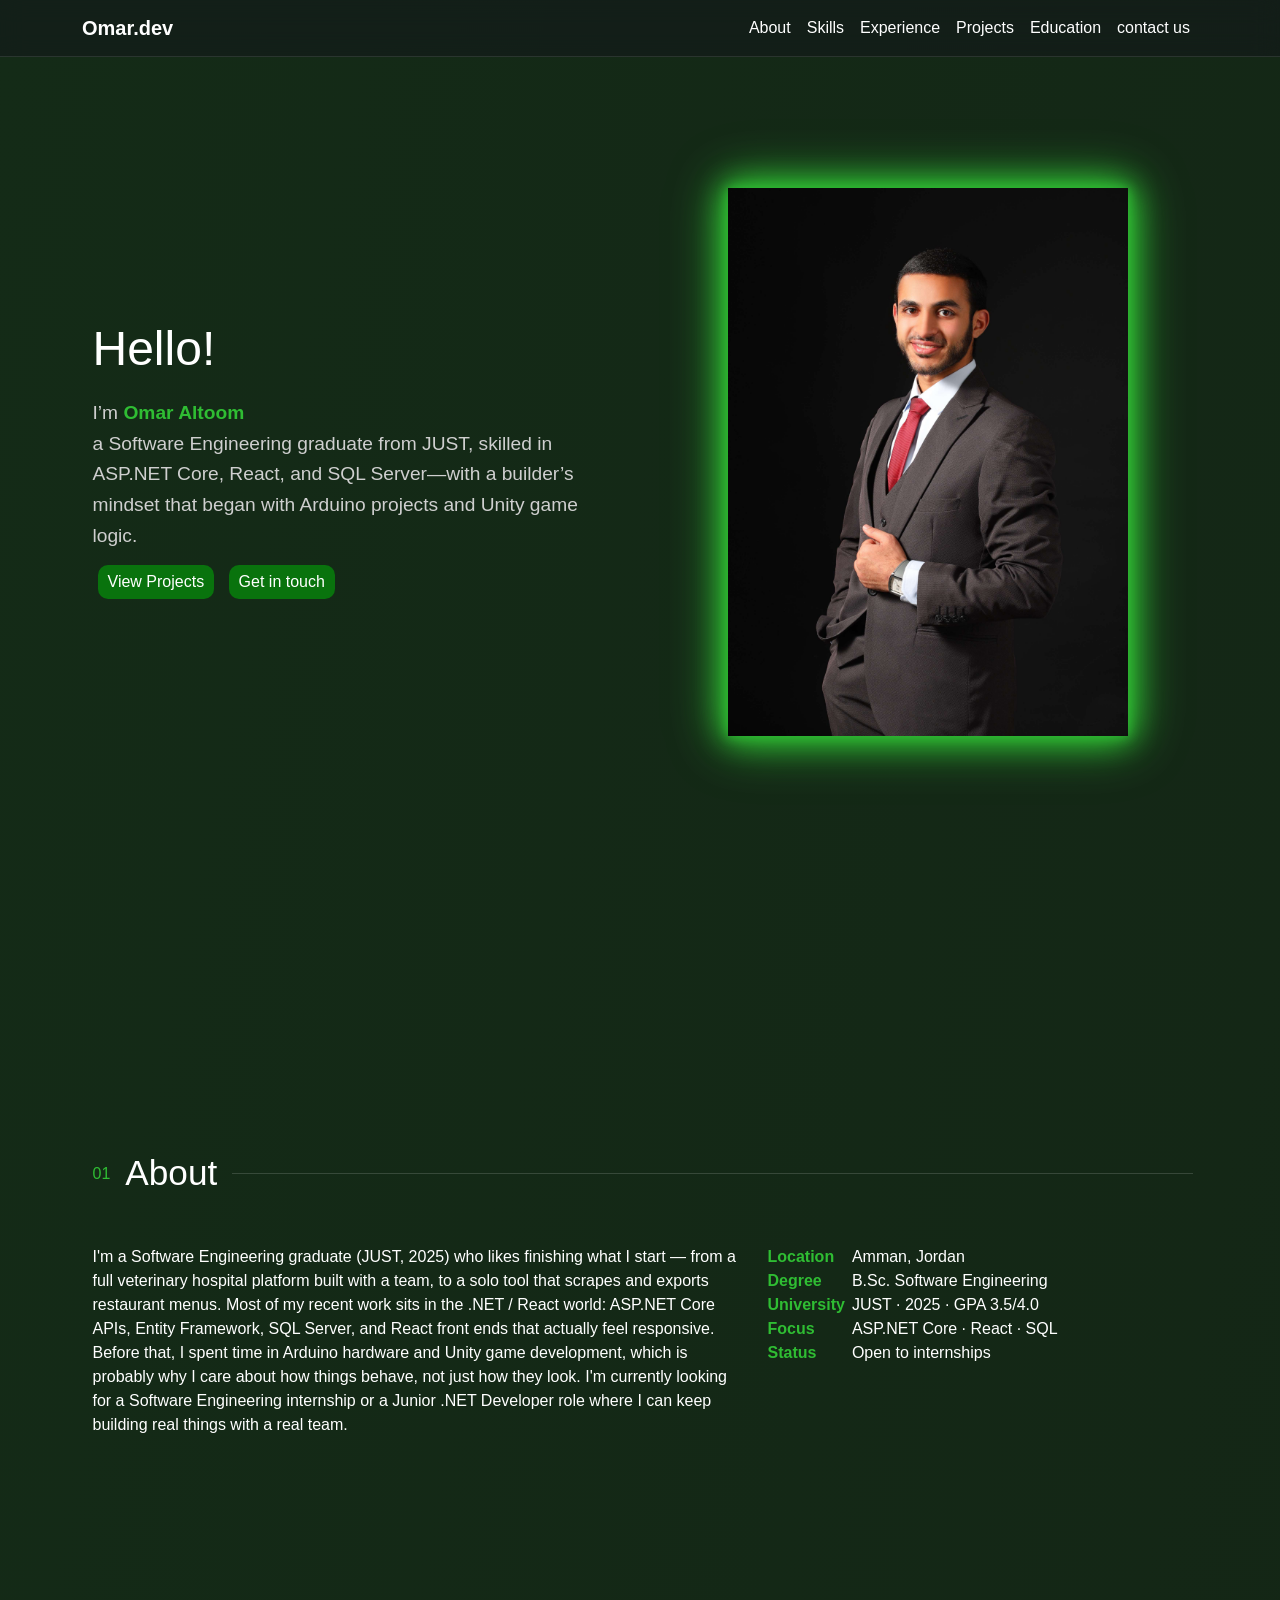
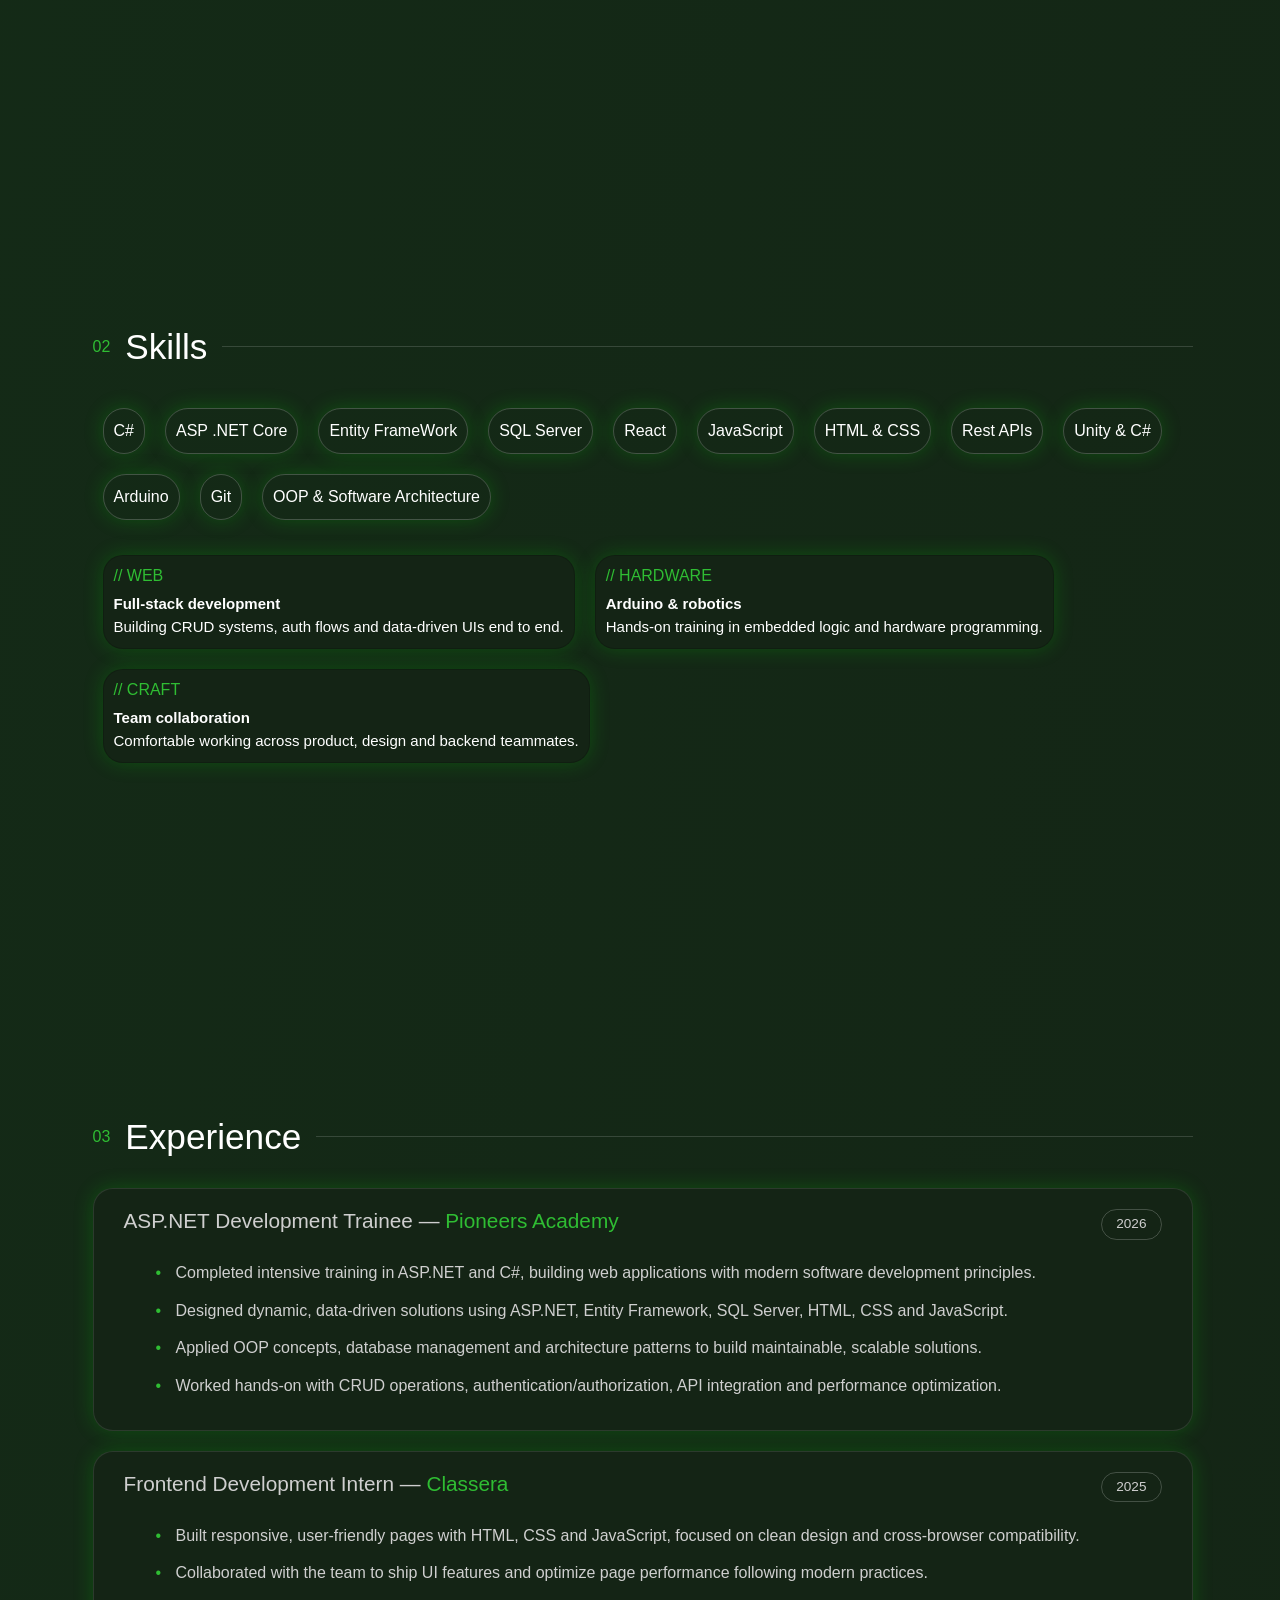
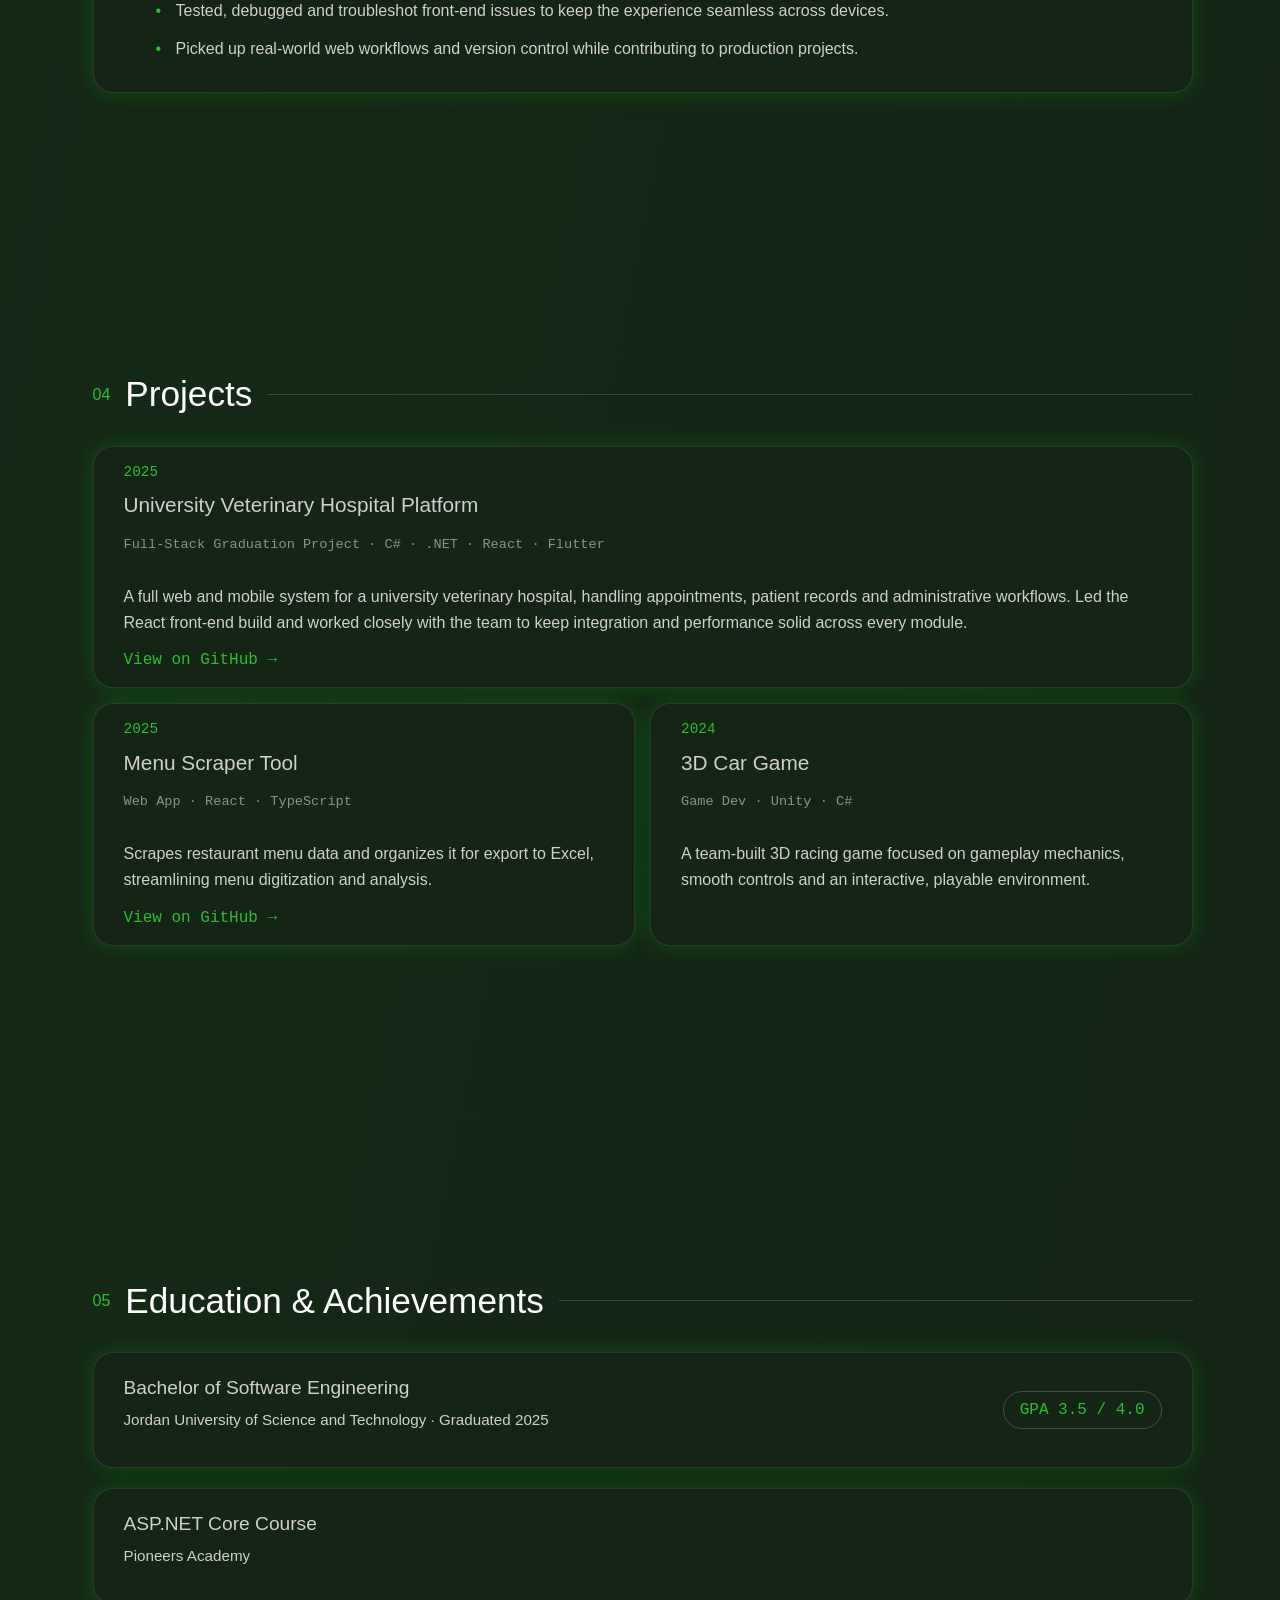
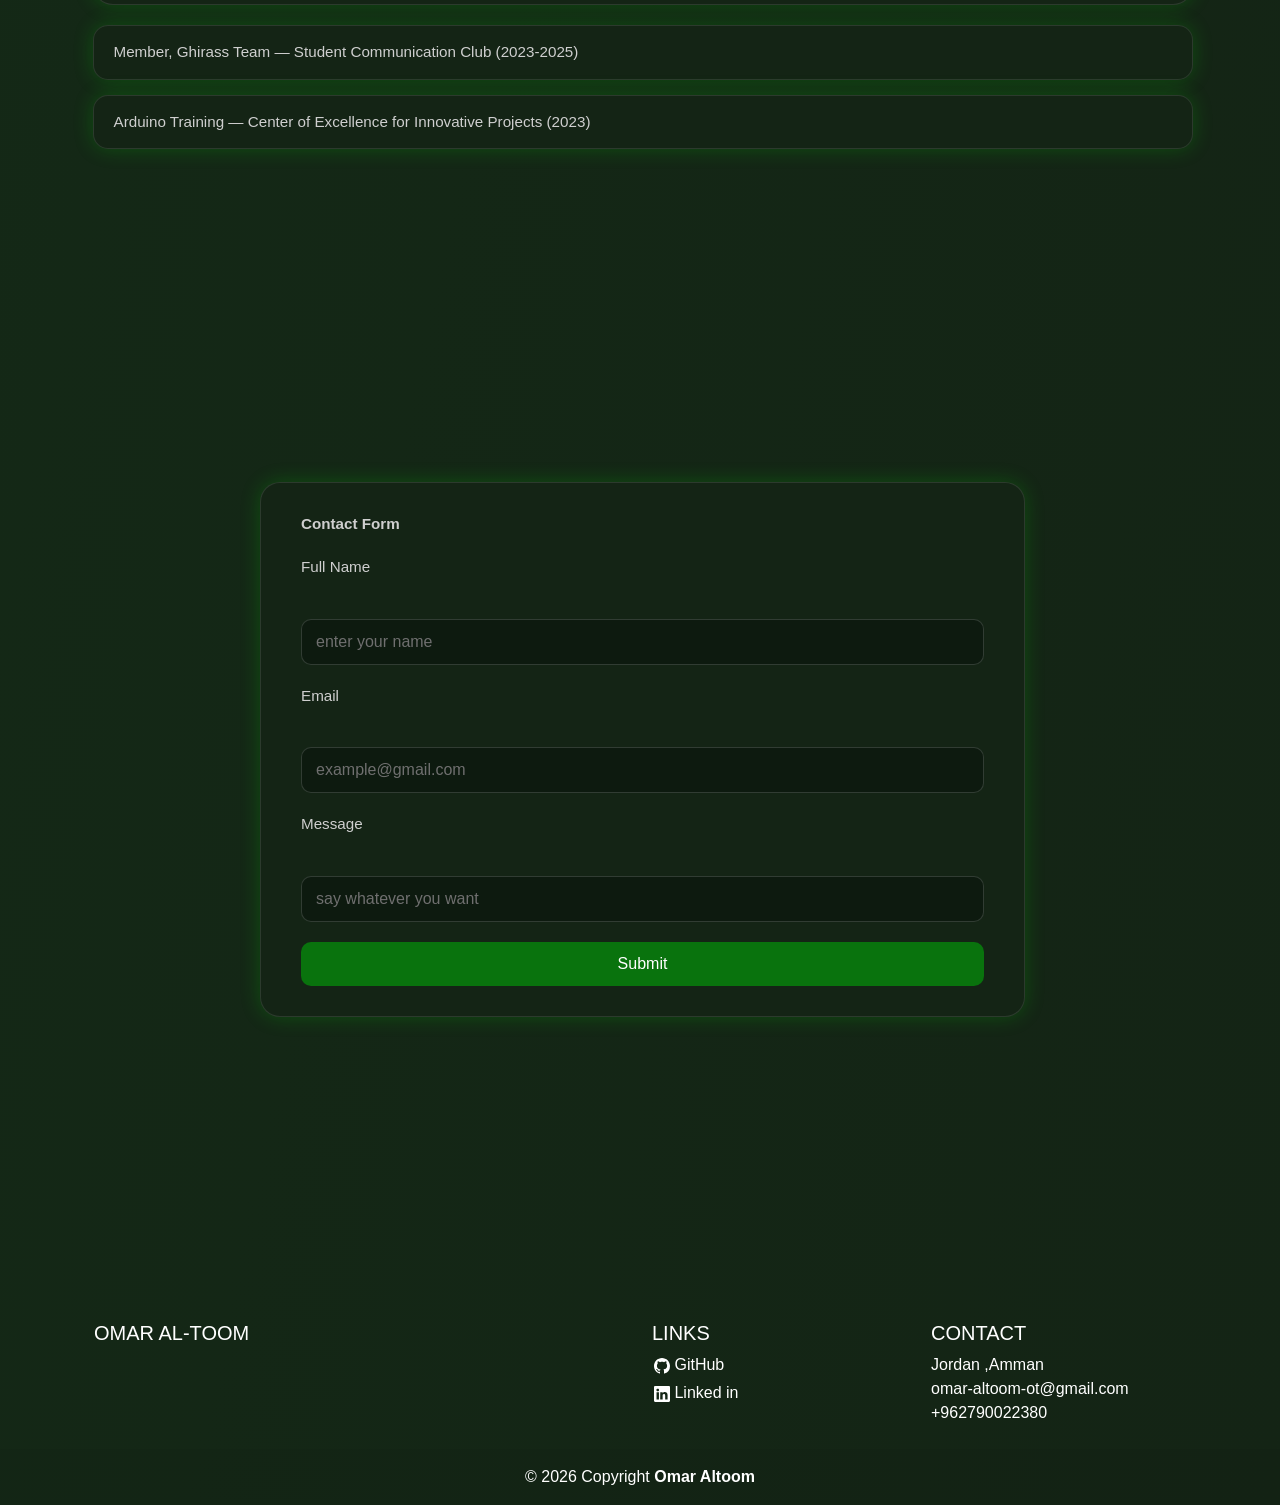
==== omar-altoom-protfolio.html @ b98b0ae5 "first commit" ====
<!doctype html>
<html lang="en">
  <head>
    <meta charset="UTF-8" />
    <meta name="viewport" content="width=device-width, initial-scale=1.0" />
    <title>Omar Portfolio</title>

    <link
      href="https://cdn.jsdelivr.net/npm/bootstrap@5.3.2/dist/css/bootstrap.min.css"
      rel="stylesheet"
    />

    <link rel="stylesheet" href="style.css" />
  </head>

  <body>
    <nav class="navbar navbar-expand-lg sticky-top custom-bg">
      <div class="container">
        <a class="navbar-brand text-white fw-bold" href="#">Omar.dev</a>

        <button
          class="navbar-toggler"
          type="button"
          data-bs-toggle="collapse"
          data-bs-target="#navLinks"
        >
          <span class="navbar-toggler-icon"></span>
        </button>

        <div class="collapse navbar-collapse justify-content-end" id="navLinks">
          <ul class="navbar-nav nav-bar-list">
            <li class="nav-item">
              <a class="nav-link text-white" href="#about">About</a>
            </li>
            <li class="nav-item">
              <a class="nav-link text-white" href="#skills">Skills</a>
            </li>
            <li class="nav-item">
              <a class="nav-link text-white" href="#experiance">Experience</a>
            </li>
            <li class="nav-item">
              <a class="nav-link text-white" href="#projects">Projects</a>
            </li>
            <li class="nav-item">
              <a class="nav-link text-white" href="#education">Education</a>
            </li>
            <li class="nav-item">
              <a class="nav-link text-white" href="#contact-form">contact us</a>
            </li>
          </ul>
        </div>
      </div>
    </nav>

    <main>
      <section class="hero">
        <div class="container-main">
          <div class="row-custom">
            <div class="left">
              <h1>Hello!</h1>

              <h3>
                I’m <strong class="strong-color">Omar Altoom</strong><br />
                a Software Engineering graduate from JUST, skilled in ASP.NET
                Core, React, and SQL Server—with a builder’s mindset that began
                with Arduino projects and Unity game logic.
              </h3>
              <button class="btn-main">View Projects</button>
              <button class="btn-main">Get in touch</button>
            </div>

            <div class="right">
              <img class="image" src="assets/30485.jpg" alt="" />
            </div>
          </div>
        </div>
      </section>

      <section id="about">
        <div class="container-second-section">
          <h1 class="h1-second-section section-h1">
            <span class="section-num">01</span> About
          </h1>

          <div class="left-second-section">
            I'm a Software Engineering graduate (JUST, 2025) who likes finishing
            what I start — from a full veterinary hospital platform built with a
            team, to a solo tool that scrapes and exports restaurant menus. Most
            of my recent work sits in the .NET / React world: ASP.NET Core APIs,
            Entity Framework, SQL Server, and React front ends that actually
            feel responsive. Before that, I spent time in Arduino hardware and
            Unity game development, which is probably why I care about how
            things behave, not just how they look. I'm currently looking for a
            Software Engineering internship or a Junior .NET Developer role
            where I can keep building real things with a real team.
          </div>
          <div class="right-second-section">
            <table class="info-table">
              <tr>
                <td><strong>Location</strong></td>
                <td>Amman, Jordan</td>
              </tr>
              <tr>
                <td><strong>Degree</strong></td>
                <td>B.Sc. Software Engineering</td>
              </tr>
              <tr>
                <td><strong>University</strong></td>
                <td>JUST · 2025 · GPA 3.5/4.0</td>
              </tr>
              <tr>
                <td><strong>Focus</strong></td>
                <td>ASP.NET Core · React · SQL</td>
              </tr>
              <tr>
                <td><strong>Status</strong></td>
                <td>Open to internships</td>
              </tr>
            </table>
          </div>
        </div>
      </section>

      <section class="skills-section" id="skills">
        <div class="contaoner-skills">
          <h1 class="skills-h1 section-h1">
            <span class="section-num">02</span> Skills
          </h1>
          <div class="all-skills">
            <div class="skills-capsule glowing">C#</div>
            <div class="skills-capsule glowing">ASP .NET Core</div>
            <div class="skills-capsule glowing">Entity FrameWork</div>
            <div class="skills-capsule glowing">SQL Server</div>
            <div class="skills-capsule glowing">React</div>
            <div class="skills-capsule glowing">JavaScript</div>
            <div class="skills-capsule glowing">HTML & CSS</div>
            <div class="skills-capsule glowing">Rest APIs</div>
            <div class="skills-capsule glowing">Unity & C#</div>
            <div class="skills-capsule glowing">Arduino</div>
            <div class="skills-capsule glowing">Git</div>
            <div class="skills-capsule glowing">
              OOP & Software Architecture
            </div>
          </div>
          <div class="cards-skills">
            <div class="card glowing">
              <h6 style="color: #2fbd33">// WEB</h6>
              <strong>Full-stack development</strong>
              Building CRUD systems, auth flows and data-driven UIs end to end.
            </div>
            <div class="card glowing">
              <h6 style="color: #2fbd33">// HARDWARE</h6>
              <strong>Arduino & robotics</strong>
              Hands-on training in embedded logic and hardware programming.
            </div>
            <div class="card glowing">
              <h6 style="color: #2fbd33">// CRAFT</h6>
              <strong>Team collaboration</strong>
              Comfortable working across product, design and backend teammates.
            </div>
          </div>
        </div>
      </section>

      <section class="experience-section" id="experiance">
        <div class="section-container">
          <h1 class="section-h1">
            <span class="section-num">03</span> Experience
          </h1>

          <div class="exp-list">
            <div class="exp-card glowing">
              <div class="exp-card-header">
                <h3 class="exp-title">
                  ASP.NET Development Trainee —
                  <span class="strong-color">Pioneers Academy</span>
                </h3>
                <span class="year-badge">2026</span>
              </div>
              <ul class="exp-bullets">
                <li>
                  Completed intensive training in ASP.NET and C#, building web
                  applications with modern software development principles.
                </li>
                <li>
                  Designed dynamic, data-driven solutions using ASP.NET, Entity
                  Framework, SQL Server, HTML, CSS and JavaScript.
                </li>
                <li>
                  Applied OOP concepts, database management and architecture
                  patterns to build maintainable, scalable solutions.
                </li>
                <li>
                  Worked hands-on with CRUD operations,
                  authentication/authorization, API integration and performance
                  optimization.
                </li>
              </ul>
            </div>

            <div class="exp-card glowing">
              <div class="exp-card-header">
                <h3 class="exp-title">
                  Frontend Development Intern —
                  <span class="strong-color">Classera</span>
                </h3>
                <span class="year-badge">2025</span>
              </div>
              <ul class="exp-bullets">
                <li>
                  Built responsive, user-friendly pages with HTML, CSS and
                  JavaScript, focused on clean design and cross-browser
                  compatibility.
                </li>
                <li>
                  Collaborated with the team to ship UI features and optimize
                  page performance following modern practices.
                </li>
                <li>
                  Tested, debugged and troubleshot front-end issues to keep the
                  experience seamless across devices.
                </li>
                <li>
                  Picked up real-world web workflows and version control while
                  contributing to production projects.
                </li>
              </ul>
            </div>
          </div>
        </div>
      </section>

      <section class="projects-section" id="projects">
        <div class="section-container">
          <h1 class="section-h1">
            <span class="section-num">04</span> Projects
          </h1>

          <div class="projects-grid">
            <div class="project-card glowing project-featured">
              <span class="project-year">2025</span>
              <h3 class="project-title">
                University Veterinary Hospital Platform
              </h3>
              <p class="project-tags">
                Full-Stack Graduation Project · C# · .NET · React · Flutter
              </p>
              <p class="project-desc">
                A full web and mobile system for a university veterinary
                hospital, handling appointments, patient records and
                administrative workflows. Led the React front-end build and
                worked closely with the team to keep integration and performance
                solid across every module.
              </p>
              <a href="#" class="project-link">View on GitHub →</a>
            </div>

            <div class="project-card glowing">
              <span class="project-year">2025</span>
              <h3 class="project-title">Menu Scraper Tool</h3>
              <p class="project-tags">Web App · React · TypeScript</p>
              <p class="project-desc">
                Scrapes restaurant menu data and organizes it for export to
                Excel, streamlining menu digitization and analysis.
              </p>
              <a href="#" class="project-link">View on GitHub →</a>
            </div>

            <div class="project-card glowing">
              <span class="project-year">2024</span>
              <h3 class="project-title">3D Car Game</h3>
              <p class="project-tags">Game Dev · Unity · C#</p>
              <p class="project-desc">
                A team-built 3D racing game focused on gameplay mechanics,
                smooth controls and an interactive, playable environment.
              </p>
            </div>
          </div>
        </div>
      </section>

      <section class="education-section" id="education">
        <div class="section-container">
          <h1 class="section-h1">
            <span class="section-num">05</span> Education & Achievements
          </h1>

          <div class="edu-list">
            <div class="edu-card glowing edu-card-row">
              <div>
                <h3 class="edu-title">Bachelor of Software Engineering</h3>
                <p class="edu-sub">
                  Jordan University of Science and Technology · Graduated 2025
                </p>
              </div>
              <span class="gpa-badge">GPA 3.5 / 4.0</span>
            </div>

            <div class="edu-card glowing">
              <h3 class="edu-title">ASP.NET Core Course</h3>
              <p class="edu-sub">Pioneers Academy</p>
            </div>

            <div class="achievement-pills">
              <div class="achievement-pill glowing">
                Member, Ghirass Team — Student Communication Club (2023-2025)
              </div>
              <div class="achievement-pill glowing">
                Arduino Training — Center of Excellence for Innovative Projects
                (2023)
              </div>
            </div>
          </div>
        </div>
      </section>

      <section class="contact-form" id="contact-form">
        <form class="card-form glowing" action="">
          <label for=""><strong>contact form</strong></label>
          <div>
            <label for="full-name"> full name </label><br />
            <input
              required
              type="text"
              placeholder="enter your name"
              name="name"
              id="full-name"
            />
          </div>

          <div>
            <label for="email"> email </label><br />
            <input
              required
              type="email"
              placeholder="example@gmail.com"
              name="email"
              id="email"
            />
          </div>

          <div>
            <label for="message">message </label><br />
            <input
              type="text"
              placeholder="say whatever you want"
              name="message"
              id="message"
            />
          </div>
          <input type="submit" class="submit-btn" />
        </form>
      </section>
    </main>

    <footer class="text-white text-center text-lg-start">
      <div class="container p-4">
        <div class="row">
          <div class="col-lg-6 col-md-12 mb-4 mb-md-0">
            <h5 class="text-uppercase">Omar Al-toom</h5>
          </div>
          <div class="col-lg-3 col-md-6 mb-4 mb-md-0">
            <h5 class="text-uppercase">Links</h5>
            <ul class="center list-unstyled mb-0">
              <li>
                <div class="container-icon">
                  <svg
                    xmlns="http://www.w3.org/2000/svg"
                    width="16"
                    height="16"
                    fill="currentColor"
                    class="bi bi-github"
                    viewBox="0 0 16 16"
                  >
                    <path
                      d="M8 0C3.58 0 0 3.58 0 8c0 3.54 2.29 6.53 5.47 7.59.4.07.55-.17.55-.38 0-.19-.01-.82-.01-1.49-2.01.37-2.53-.49-2.69-.94-.09-.23-.48-.94-.82-1.13-.28-.15-.68-.52-.01-.53.63-.01 1.08.58 1.23.82.72 1.21 1.87.87 2.33.66.07-.52.28-.87.51-1.07-1.78-.2-3.64-.89-3.64-3.95 0-.87.31-1.59.82-2.15-.08-.2-.36-1.02.08-2.12 0 0 .67-.21 2.2.82.64-.18 1.32-.27 2-.27s1.36.09 2 .27c1.53-1.04 2.2-.82 2.2-.82.44 1.1.16 1.92.08 2.12.51.56.82 1.27.82 2.15 0 3.07-1.87 3.75-3.65 3.95.29.25.54.73.54 1.48 0 1.07-.01 1.93-.01 2.2 0 .21.15.46.55.38A8.01 8.01 0 0 0 16 8c0-4.42-3.58-8-8-8"
                    />
                  </svg>
                  <a href="#!" class="text-white text-decoration-none"
                    >GitHub
                  </a>
                </div>
              </li>
              <li>
                <div class="container-icon">
                  <svg
                    xmlns="http://www.w3.org/2000/svg"
                    width="16"
                    height="16"
                    fill="currentColor"
                    class="bi bi-linkedin"
                    viewBox="0 0 16 16"
                  >
                    <path
                      d="M0 1.146C0 .513.526 0 1.175 0h13.65C15.474 0 16 .513 16 1.146v13.708c0 .633-.526 1.146-1.175 1.146H1.175C.526 16 0 15.487 0 14.854zm4.943 12.248V6.169H2.542v7.225zm-1.2-8.212c.837 0 1.358-.554 1.358-1.248-.015-.709-.52-1.248-1.342-1.248S2.4 3.226 2.4 3.934c0 .694.521 1.248 1.327 1.248zm4.908 8.212V9.359c0-.216.016-.432.08-.586.173-.431.568-.878 1.232-.878.869 0 1.216.662 1.216 1.634v3.865h2.401V9.25c0-2.22-1.184-3.252-2.764-3.252-1.274 0-1.845.7-2.165 1.193v.025h-.016l.016-.025V6.169h-2.4c.03.678 0 7.225 0 7.225z"
                    />
                  </svg>
                  <a href="#!" class="text-white text-decoration-none"
                    >Linked in</a
                  >
                </div>
              </li>
            </ul>
          </div>
          <div class="col-lg-3 col-md-6 mb-4 mb-md-0">
            <h5 class="text-uppercase">Contact</h5>
            <ul class="list-unstyled mb-0">
              <li>Jordan ,Amman</li>
              <li>omar-altoom-ot@gmail.com</li>
              <li>+962790022380</li>
            </ul>
          </div>
        </div>
      </div>
      <div
        class="text-center p-3"
        style="background-color: rgba(0, 0, 0, 0.05)"
      >
        © 2026 Copyright <strong>Omar Altoom</strong>
      </div>
    </footer>
    <script src="https://cdn.jsdelivr.net/npm/bootstrap@5.3.2/dist/js/bootstrap.bundle.min.js"></script>
  </body>
</html>
---- style.css ----
* {
  box-sizing: border-box;
  margin: 0;
  padding: 0;
}

body {
  background: linear-gradient(to bottom right, #142b17, #142415);
  font-family: Arial, sans-serif;
  height: fit-content;
}

.nav-bar-list li a:hover {
  border: #fbfbfb solid 2px;
  padding: 4px;
  border-radius: 10px;
}

main {
  color: white;
}

h1 {
  font-size: 3rem;
  margin-bottom: 20px;
}

h3 {
  font-size: 1.2rem;
  line-height: 1.6;
  color: #cfcfcf;
}

.strong-color {
  color: #2fbd33;
}


section {
  margin: 0 0 0 5px;
  min-height: 95vh;
  display: flex;
  align-content: center;
}

.custom-bg {
  background: rgba(18, 15, 29, 0.4);
  backdrop-filter: blur(12px);
  -webkit-backdrop-filter: blur(12px);
  border-bottom: 1px solid rgba(255, 255, 255, 0.1);
}

#about,
#skills,
#experiance,
#projects,
#education,
#contact-form {
  scroll-margin-top: 55px;
}

.container-main {
  width: 95%;
  max-width: 1100px;
  margin: auto;
}

.hero {
  min-height: 90vh;
  display: flex;
  align-items: center;
}

.row-custom {
  display: flex;
  align-items: center;
  justify-content: space-between;
  gap: 40px;
}

.left {
  flex: 1;
}

.right {
  flex: 1;
  display: flex;
  justify-content: center;
}

.image {
  width: 100%;
  max-width: 400px;
  filter: drop-shadow(0 0 6px #2fbd33) drop-shadow(0 0 14px #2fbd33)
    drop-shadow(0 0 22px #2fbd33);
  animation: rainbow-border 4s linear infinite;
}
@keyframes rainbow-border {
  0% {
    filter: drop-shadow(0 0 6px #2fbd33) drop-shadow(0 0 14px #2fbd33)
      drop-shadow(0 0 22px #2fbd33);
  }
  25% {
    filter: drop-shadow(0 0 6px #7ed321) drop-shadow(0 0 14px #7ed321)
      drop-shadow(0 0 22px #7ed321);
  }
  50% {
    filter: drop-shadow(0 0 6px #d4e157) drop-shadow(0 0 14px #d4e157)
      drop-shadow(0 0 22px #d4e157);
  }
  75% {
    filter: drop-shadow(0 0 6px #ffeb3b) drop-shadow(0 0 14px #ffeb3b)
      drop-shadow(0 0 22px #ffeb3b);
  }
  100% {
    filter: drop-shadow(0 0 6px #2fbd33) drop-shadow(0 0 14px #2fbd33)
      drop-shadow(0 0 22px #2fbd33);
  }
}

.btn-main {
  border: #ffffff;
  background-color: #09730d;
  color: #ffffff;
  border-radius: 10px;
  padding: 5px 10px;
  margin: 5px;
}

.btn-main:hover {
  transform: scale(1.1);
  background-color: #2fbd33;
  color: #fbfbfb;
  transition: transform 5s;
}

.container-second-section {
  display: grid;
  grid-template-columns: 3fr 2fr;
  grid-template-rows: auto auto;
  gap: 20px;
  width: 90%;
  max-width: 1100px;
  margin: auto;
}

.h1-second-section {
  grid-column: 1 / -1;
  grid-row: 1 / 2;
}

.left-second-section {
  grid-column: 1 / 2;
  grid-row: 2 / 3;
}

.info-table tr td strong {
  color: #2fbd33; /*bf7ffa*/
  padding: 3px;
  margin: 4px;
}
.right-second-section {
  grid-column: 2 / 3;
  grid-row: 2 / 3;
}

.skills-section {
  display: flex;
  justify-content: center;
}

.contaoner-skills {
  width: 90%;
  max-width: 1100px;
  margin: auto;
}

.all-skills {
  display: flex;
  flex-wrap: wrap;
}

.glowing {
  box-shadow: 0 0 20px rgba(0, 204, 3, 0.242);
}

.glowing:hover {
  box-shadow: 0 0 20px rgba(0, 204, 3, 0.5);
  transform: scale(1.09);
  transition: transform 2s;
}

.skills-capsule {
  border: 1px solid rgba(255, 255, 255, 0.2);
  width: fit-content;
  padding: 10px;
  border-radius: 30px;
  margin: 10px;
}

.cards-skills {
  display: flex;
  flex-wrap: wrap;
  margin-top: 15px;
}

.card {
  margin: 10px;
  padding: 10px;
  font-size: 15px;
  flex-direction: column;
  background-color: #142415;
  color: white;
  border-radius: 20px;
}

.experience-section,
.projects-section,
.education-section {
  flex-direction: column;
  justify-content: center;
}

.section-container {
  width: 90%;
  max-width: 1100px;
  margin: auto;
}

.section-h1 {
  display: flex;
  align-items: center;
  gap: 15px;
  font-size: 2.2rem;
  margin-bottom: 30px;
}

.section-h1::after {
  content: "";
  flex: 1;
  height: 1px;
  background: rgba(255, 255, 255, 0.15);
}

.section-num {
  color: #2fbd33;
  font-size: 1rem;
  font-weight: normal;
}

.exp-list {
  display: flex;
  flex-direction: column;
  gap: 20px;
}

.exp-card {
  background-color: #142415;
  border: 1px solid rgba(255, 255, 255, 0.1);
  border-radius: 20px;
  padding: 15px 30px;
  height: 30%;
}

.exp-card-header {
  display: flex;
  flex-wrap: wrap;
  align-items: center;
  justify-content: space-between;
  gap: 10px;
  margin-bottom: 15px;
}

.exp-title {
  font-size: 1.3rem;
}

.year-badge {
  border: 1px solid rgba(255, 255, 255, 0.2);
  border-radius: 20px;
  padding: 4px 14px;
  font-size: 0.85rem;
  color: #cfcfcf;
  white-space: nowrap;
}

.exp-bullets {
  list-style: none;
  display: flex;
  flex-direction: column;
  gap: 12px;
}

.exp-bullets li {
  position: relative;
  padding-left: 20px;
  color: #cfcfcf;
  line-height: 1.6;
}

.exp-bullets li::before {
  content: "•";
  position: absolute;
  left: 0;
  color: #2fbd33;
}

.projects-grid {
  display: grid;
  grid-template-columns: 1fr 1fr;
  gap: 15px;
}

.project-featured {
  grid-column: 1 / -1;
}

.project-card {
  background-color: #142415;
  border: 1px solid rgba(255, 255, 255, 0.1);
  border-radius: 20px;
  padding: 15px 30px;
  display: flex;
  flex-direction: column;
  gap: 5px;
}

.project-year {
  color: #2fbd33;
  font-family: monospace;
  font-size: 0.9rem;
}

.project-title {
  font-size: 1.3rem;
}

.project-tags {
  color: #8f8f8f;
  font-family: monospace;
  font-size: 0.85rem;
}

.project-desc {
  color: #cfcfcf;
  line-height: 1.6;
  margin: 8px 0;
}

.project-link {
  color: #2fbd33;
  text-decoration: none;
  font-family: monospace;
  width: fit-content;
}

.project-link:hover {
  text-decoration: underline;
}

.edu-list {
  display: flex;
  flex-direction: column;
  gap: 20px;
}

.edu-card {
  background-color: #142415;
  border: 1px solid rgba(255, 255, 255, 0.1);
  border-radius: 20px;
  padding: 20px 30px;
}

.edu-card-row {
  display: flex;
  flex-wrap: wrap;
  align-items: center;
  justify-content: space-between;
  gap: 10px;
}

.edu-title {
  font-size: 1.2rem;
  margin-bottom: 5px;
}

.edu-sub {
  color: #cfcfcf;
  font-size: 0.95rem;
}

.gpa-badge {
  border: 1px solid rgba(255, 255, 255, 0.2);
  border-radius: 20px;
  padding: 6px 16px;
  color: #2fbd33;
  font-family: monospace;
  white-space: nowrap;
}

.achievement-pills {
  display: flex;
  flex-direction: column;
  gap: 15px;
}

.achievement-pill {
  background-color: #142415;
  border: 1px solid rgba(255, 255, 255, 0.1);
  border-radius: 15px;
  padding: 15px 20px;
  color: #cfcfcf;
  font-size: 0.95rem;
}

.center li {
  margin: 4px 2px;
  padding: auto 2px;
  display: flex;
  align-content: center;
  flex-direction: column;
  justify-content: center;
}

.contact-form {
  display: flex;
  justify-content: center;
  margin-top: 100px;
}

.card-form {
  background-color: #142415;
  border: 1px solid rgba(255, 255, 255, 0.1);
  border-radius: 20px;
  padding: 30px 40px;
  width: 60%;
  height: 300%;
  display: flex;
  flex-direction: column;
  gap: 20px;
  justify-content: center;
  margin-top: 40px;
}

.card-form div {
  display: flex;
  flex-direction: column;
  gap: 8px;
}

.card-form label {
  color: #cfcfcf;
  font-size: 0.95rem;
  text-transform: capitalize;
}

.card-form input {
  background-color: #0d1a0f;
  border: 1px solid rgba(255, 255, 255, 0.15);
  border-radius: 10px;
  padding: 10px 14px;
  color: white;
  font-size: 1rem;
  outline: none;
  transition:
    border 0.3s,
    box-shadow 0.3s;
}

.card-form input::placeholder {
  color: #6f6f6f;
}

.card-form input:focus {
  border-color: #2fbd33;
  box-shadow: 0 0 10px rgba(47, 189, 51, 0.4);
}

.card-form .submit-btn {
  border: none;
  background-color: #09730d;
  color: #ffffff;
  border-radius: 10px;
  padding: 10px;
  font-size: 1rem;
  cursor: pointer;
  transition:
    transform 0.3s,
    background-color 0.3s;
}

.card-form .submit-btn:hover {
  transform: scale(1.03);
  background-color: #2fbd33;
}

@media (max-width: 768px) {
  .row-custom {
    flex-direction: column;
    text-align: center;
  }

  section {
    padding: 20px 0;
    min-height: auto;
    height: fit-content;
  }

  .container-second-section {
    grid-template-columns: 1fr;
    grid-template-rows: auto auto auto;
    gap: 20px;
    height: fit-content;
  }

  .h1-second-section {
    grid-column: 1 / 2;
    grid-row: 1 / 2;
    text-align: center;
  }

  .left-second-section {
    grid-column: 1 / 2;
    grid-row: 2 / 3;
    height: fit-content;
    padding: 0 10px;
  }

  .right-second-section {
    grid-column: 1 / 2;
    grid-row: 3 / 4;
    display: flex;
    justify-content: center;
  }

  .card {
    width: 90%;
  }

  .section-h1 {
    font-size: 1.6rem;
  }

  .exp-card,
  .project-card,
  .edu-card {
    padding: 20px;
  }

  .projects-grid {
    grid-template-columns: 1fr;
  }

  .edu-card-row {
    flex-direction: column;
    align-items: flex-start;
  }
}
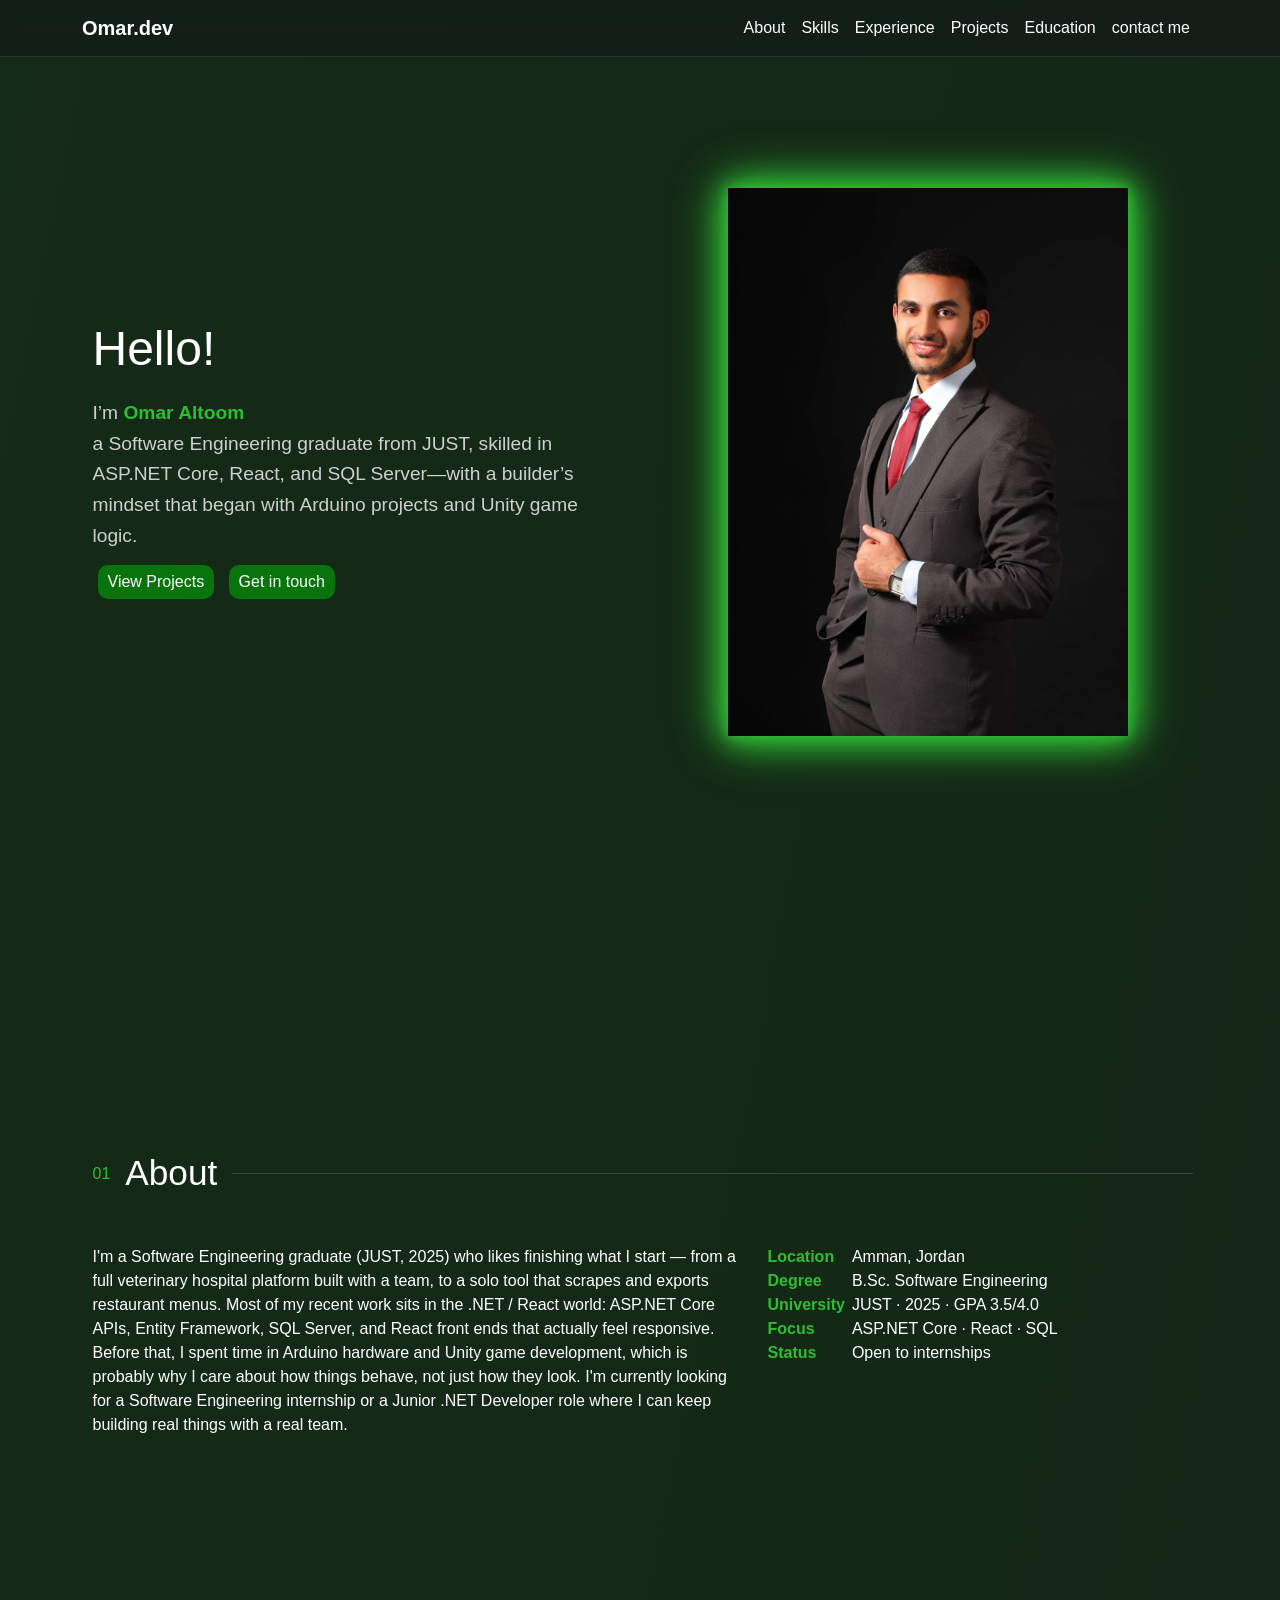
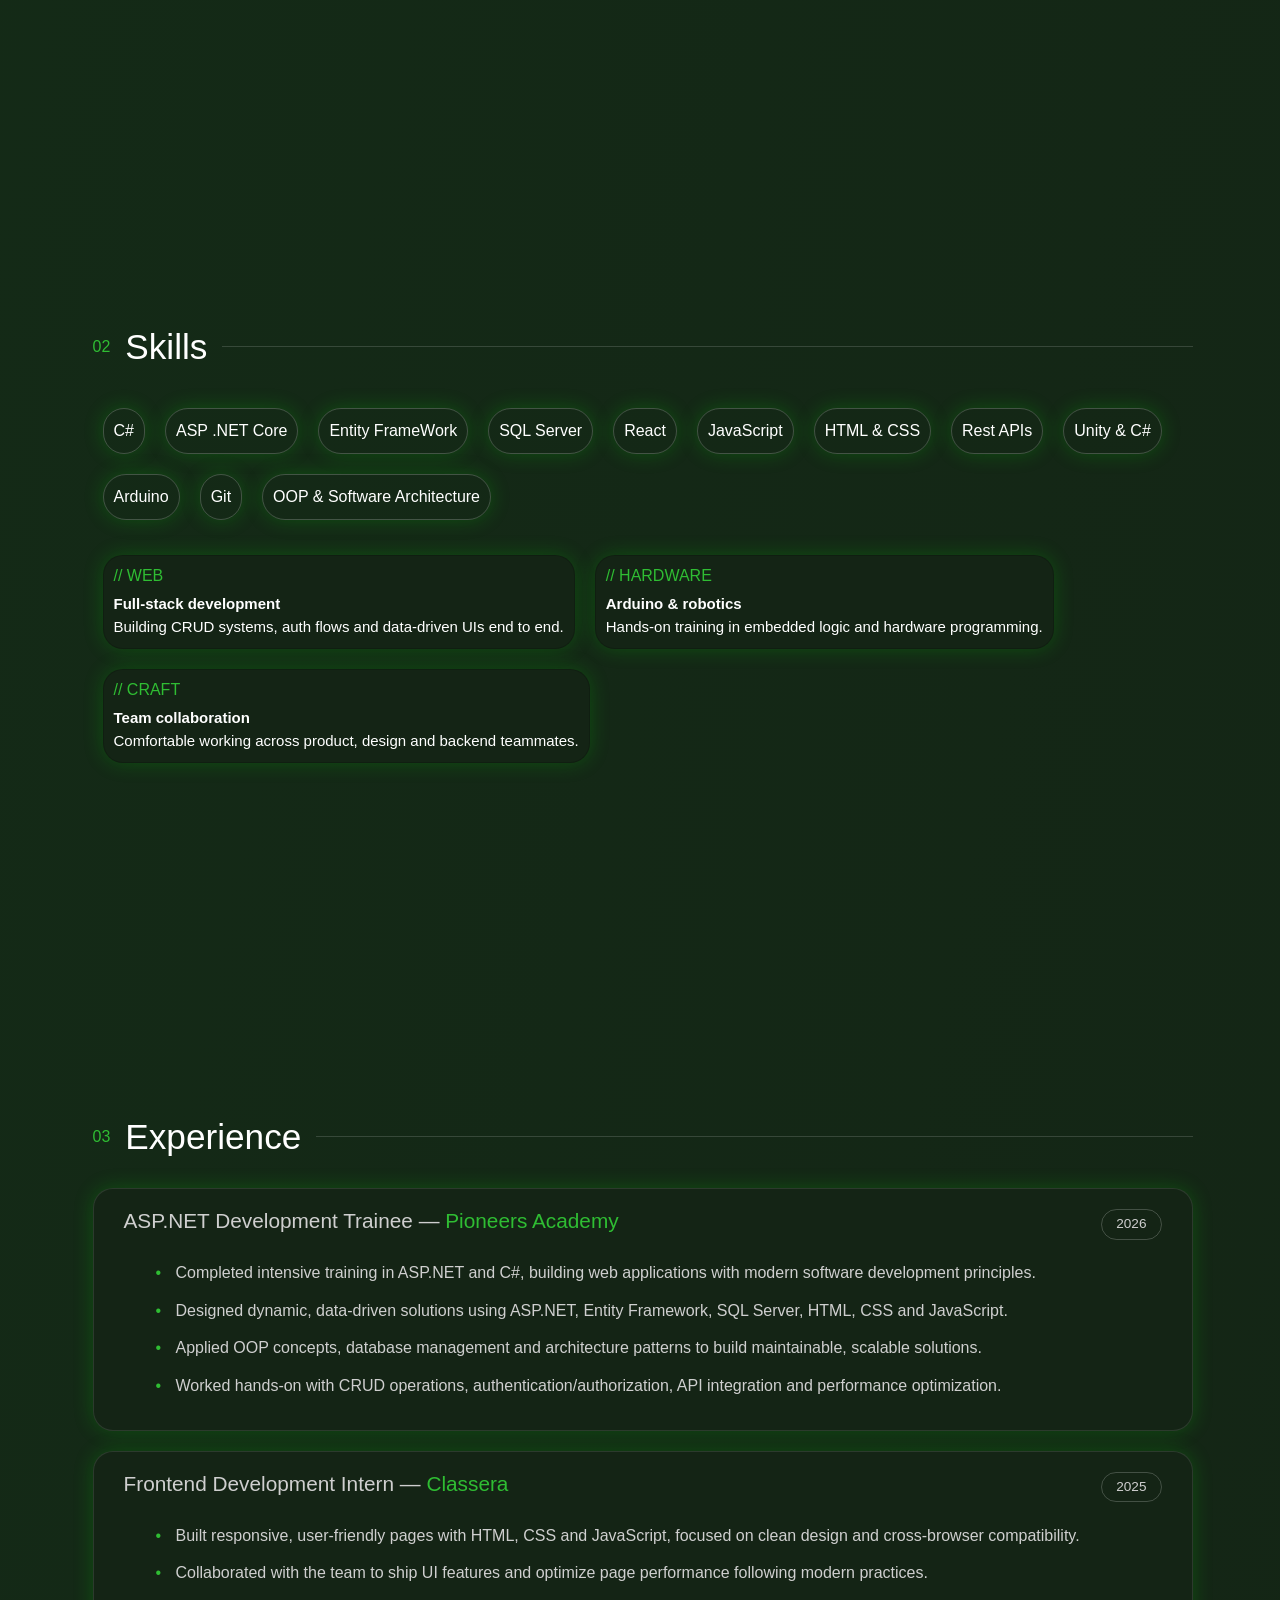
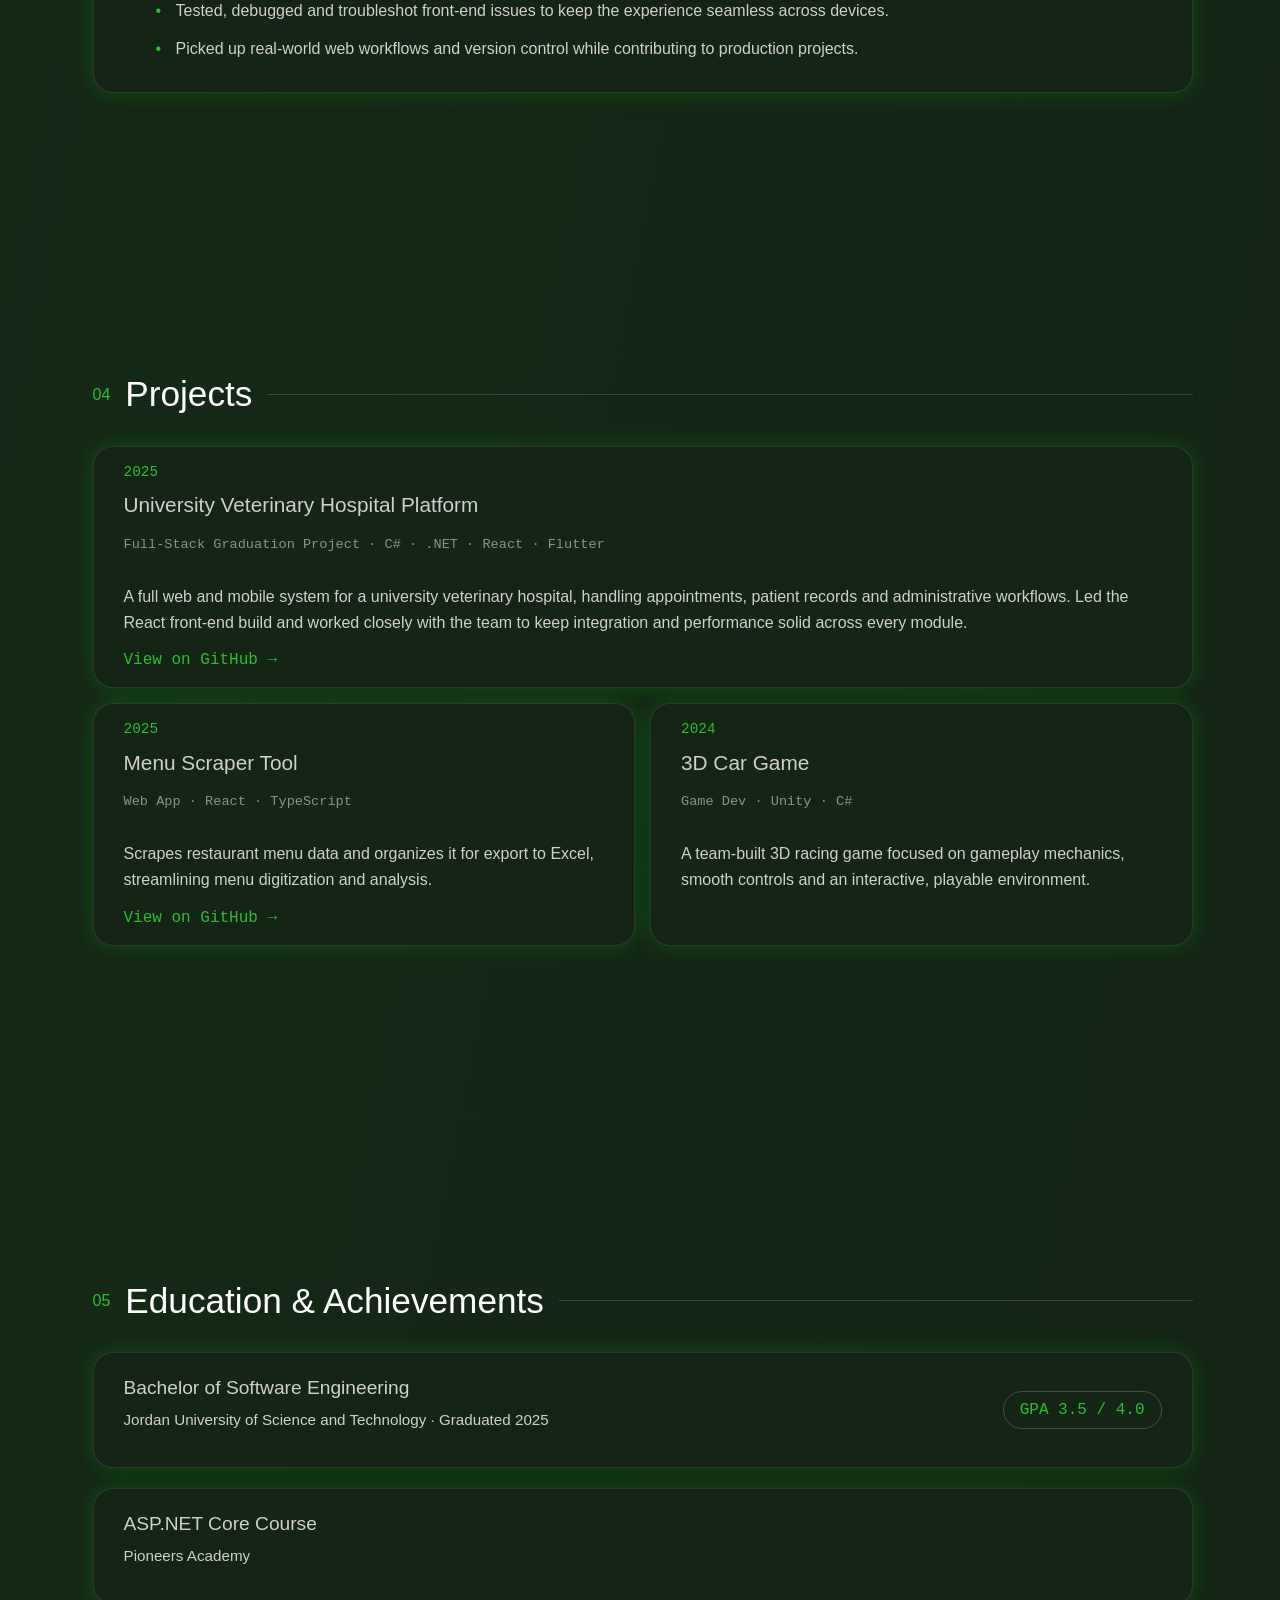
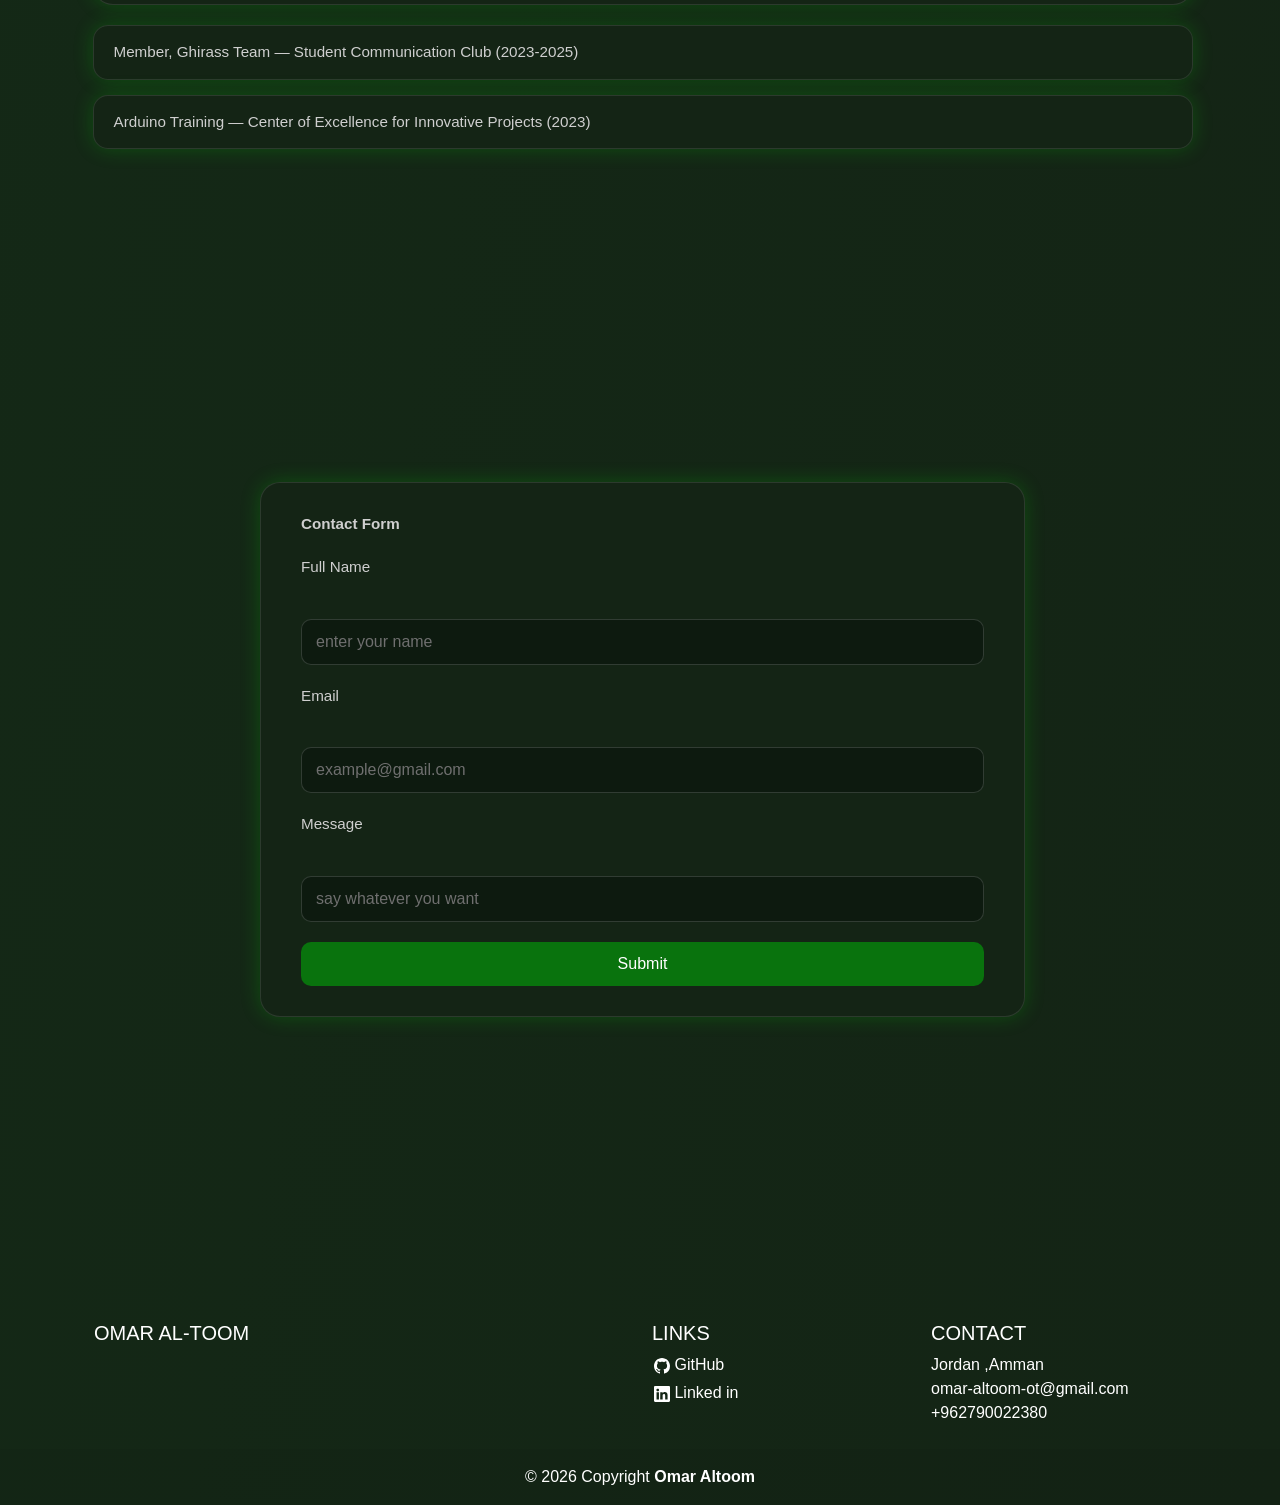
==== commit d3acd4b2: "editing" ====
--- a/omar-altoom-protfolio.html
+++ b/omar-altoom-protfolio.html
@@ -36,7 +36,7 @@
               <a class="nav-link text-white" href="#skills">Skills</a>
             </li>
             <li class="nav-item">
-              <a class="nav-link text-white" href="#experiance">Experience</a>
+              <a class="nav-link text-white" href="#experience">Experience</a>
             </li>
             <li class="nav-item">
               <a class="nav-link text-white" href="#projects">Projects</a>
@@ -45,7 +45,7 @@
               <a class="nav-link text-white" href="#education">Education</a>
             </li>
             <li class="nav-item">
-              <a class="nav-link text-white" href="#contact-form">contact us</a>
+              <a class="nav-link text-white" href="#contact-form">contact me</a>
             </li>
           </ul>
         </div>
@@ -70,7 +70,7 @@
             </div>
 
             <div class="right">
-              <img class="image" src="assets/30485.jpg" alt="" />
+              <img class="image" src="assets/30485.jpg" alt="omar altoom image" />
             </div>
           </div>
         </div>
@@ -162,7 +162,7 @@
         </div>
       </section>
 
-      <section class="experience-section" id="experiance">
+      <section class="experience-section" id="experience">
         <div class="section-container">
           <h1 class="section-h1">
             <span class="section-num">03</span> Experience
--- a/style.css
+++ b/style.css
@@ -34,7 +34,6 @@
 .strong-color {
   color: #2fbd33;
 }
-
 
 section {
   margin: 0 0 0 5px;
@@ -52,7 +51,7 @@
 
 #about,
 #skills,
-#experiance,
+#experience,
 #projects,
 #education,
 #contact-form {
@@ -556,3 +555,9 @@
     align-items: flex-start;
   }
 }
+
+@media (max-width: 1024px) {
+  .projects-grid {
+    grid-template-columns: 1fr;
+  }
+}
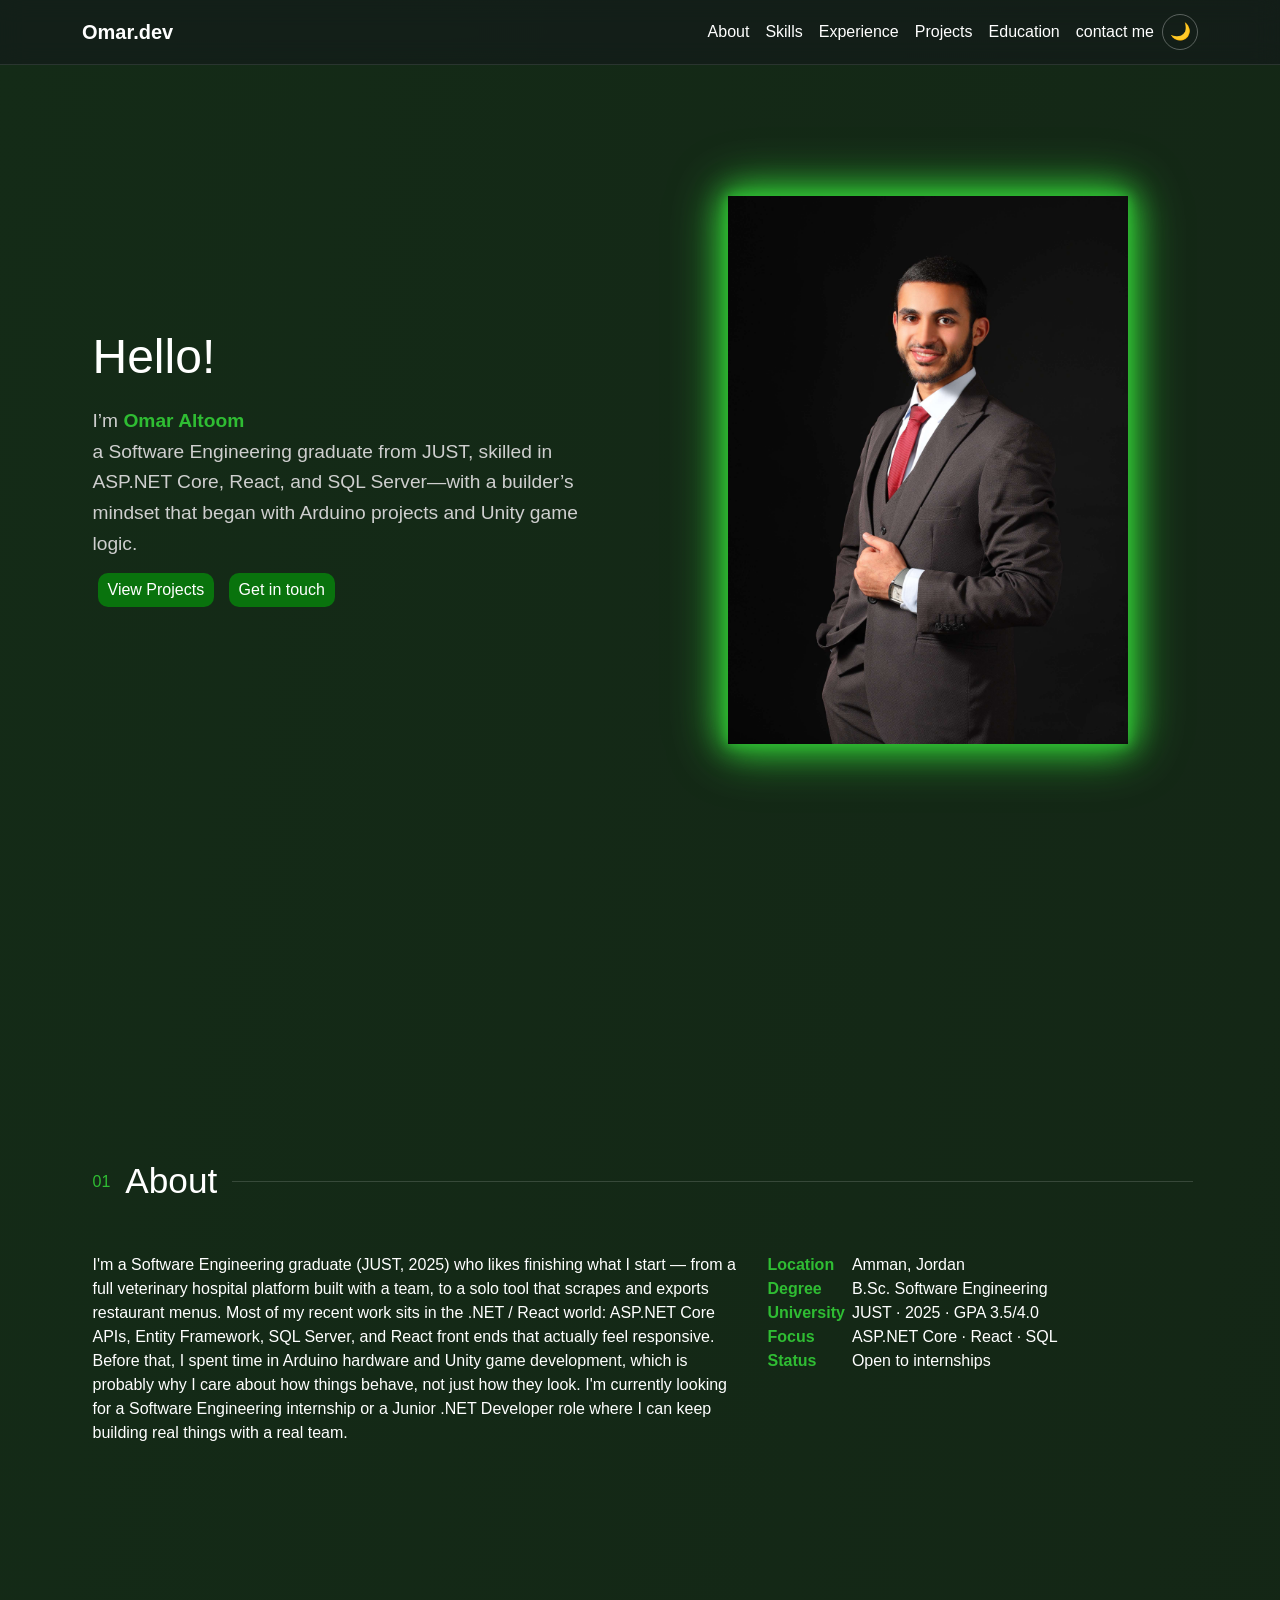
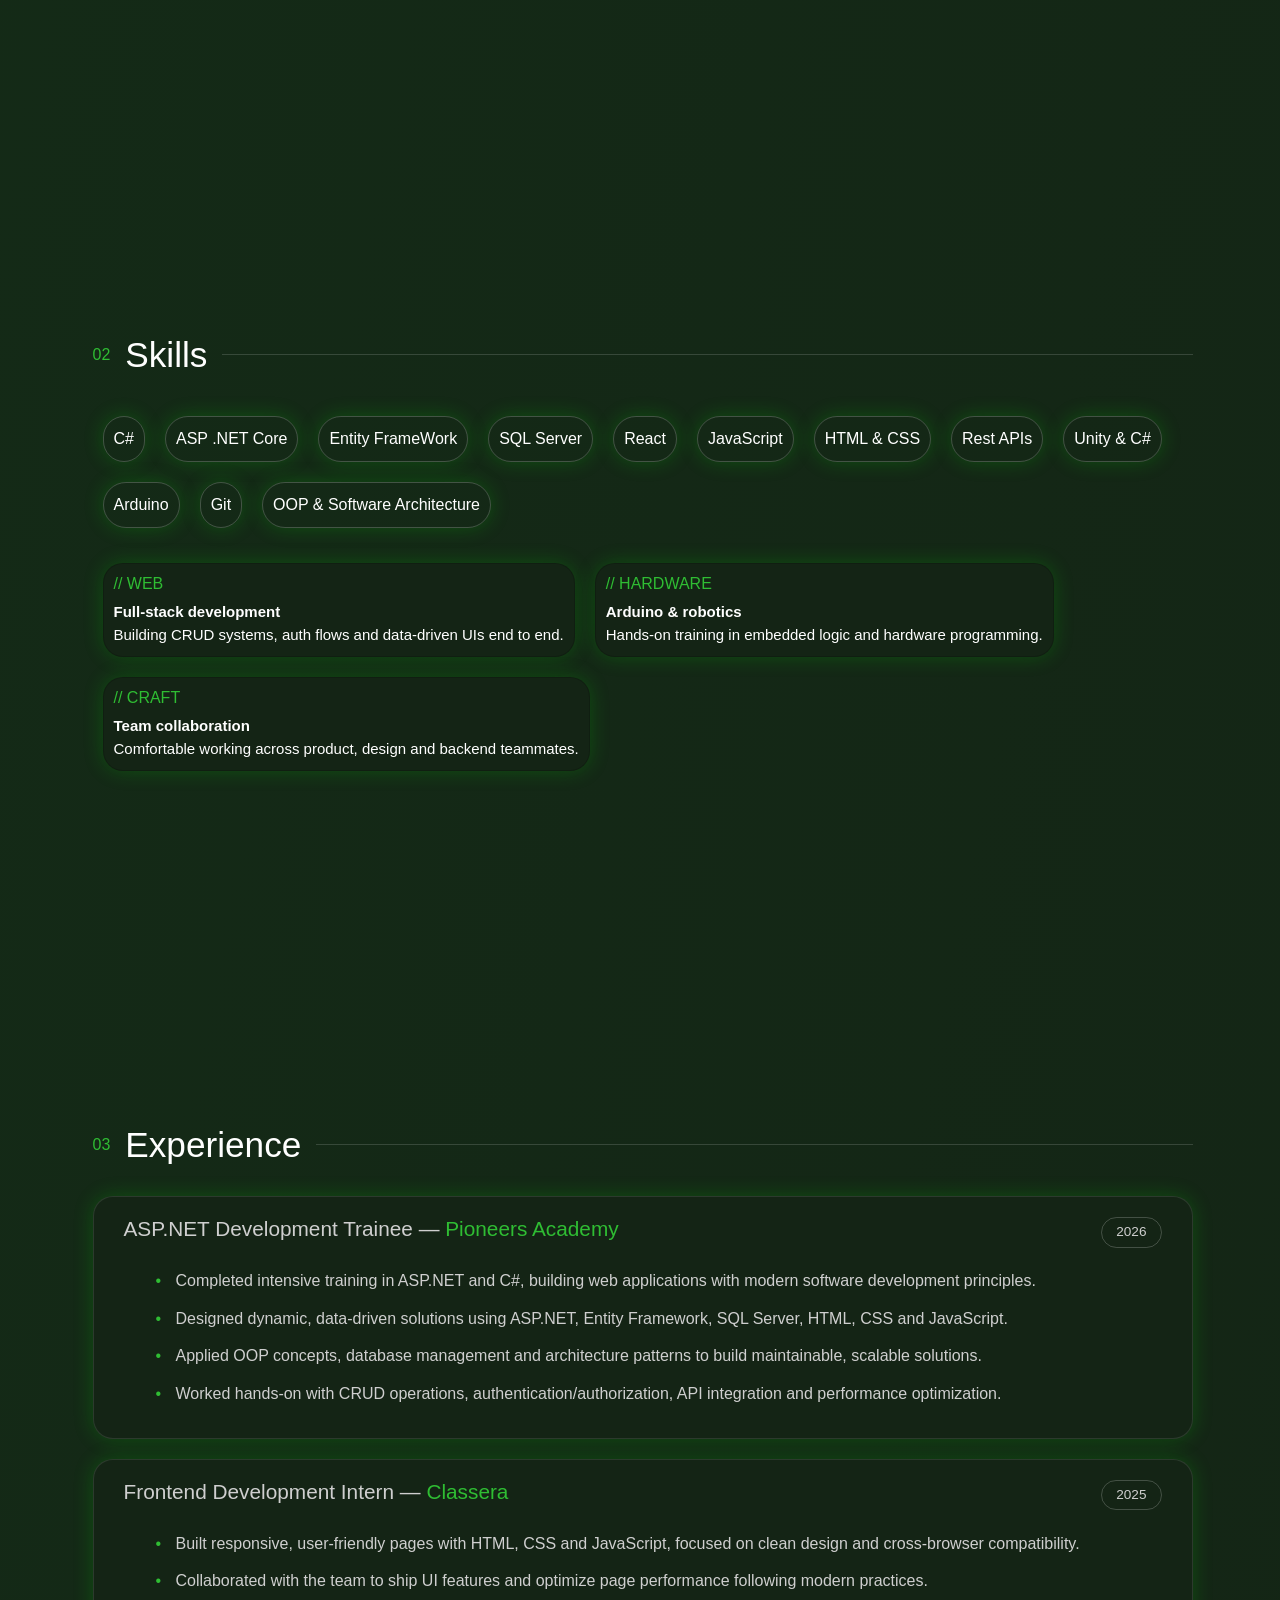
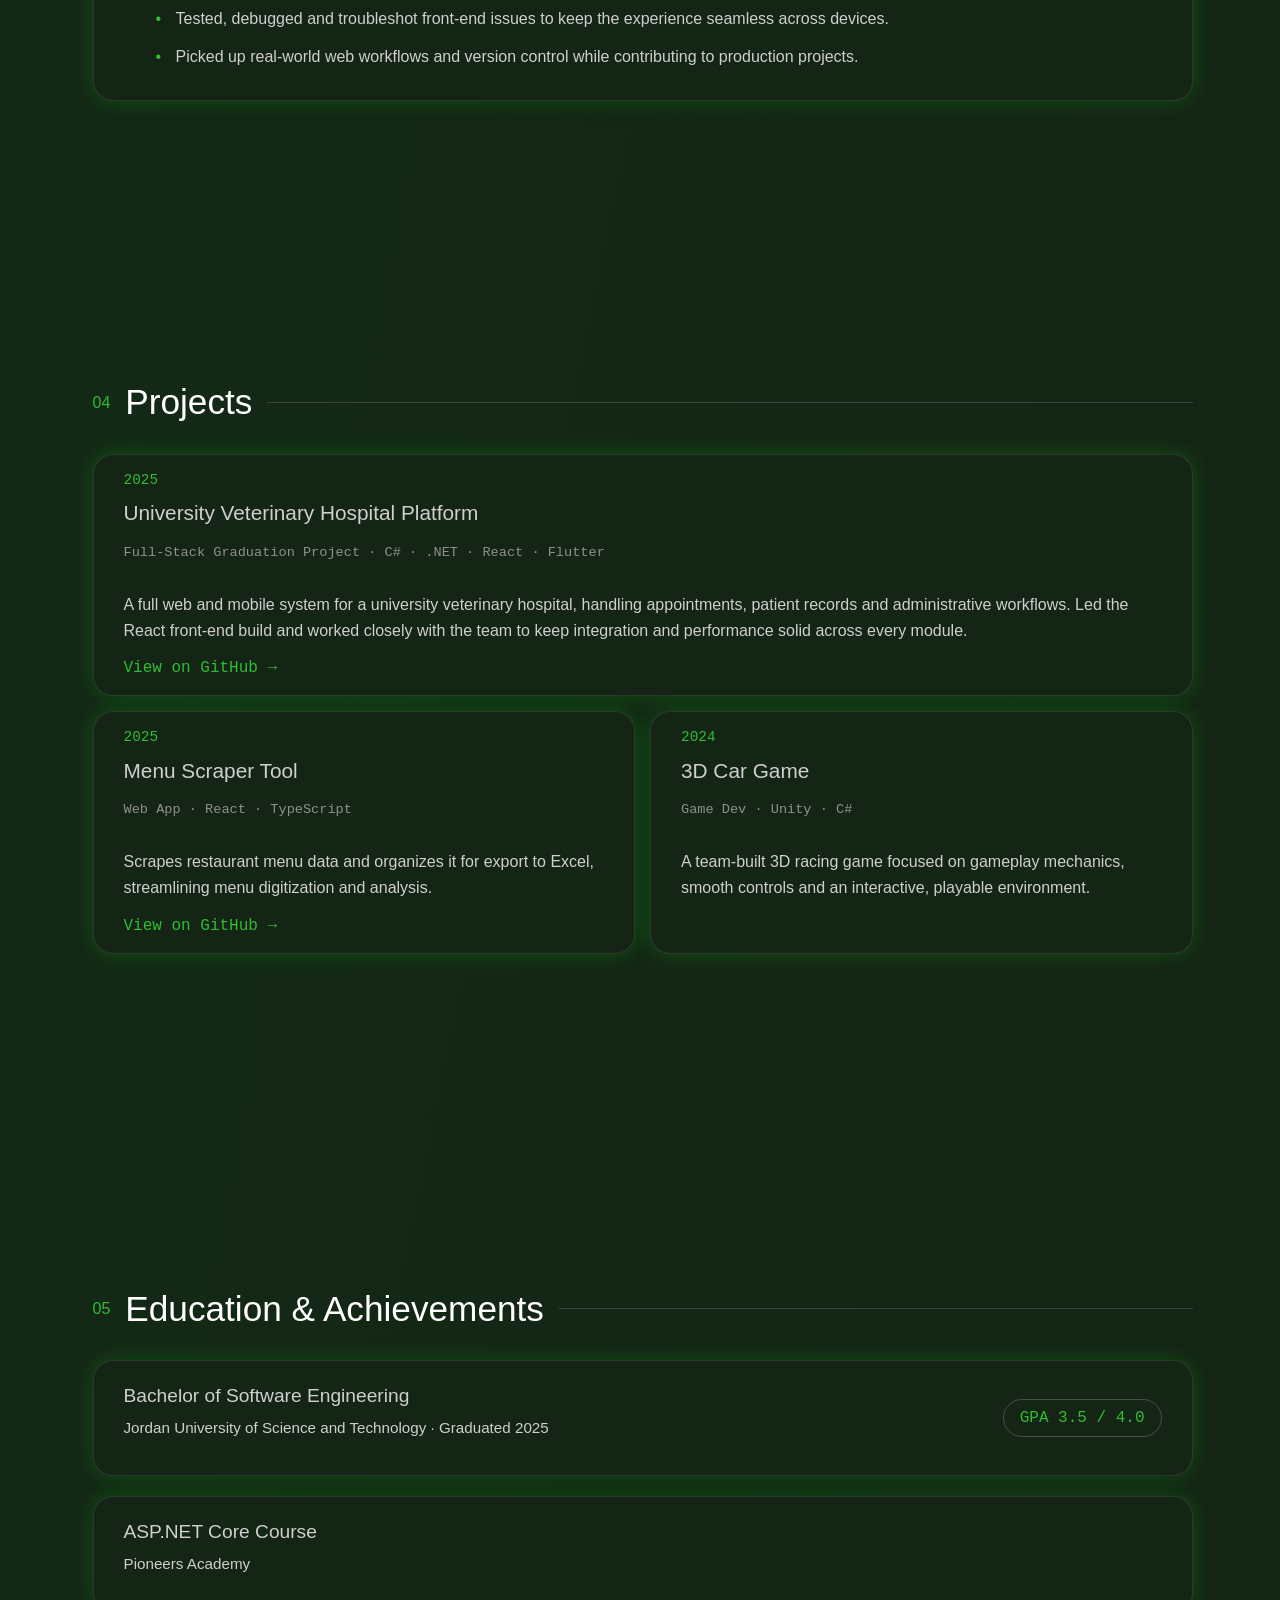
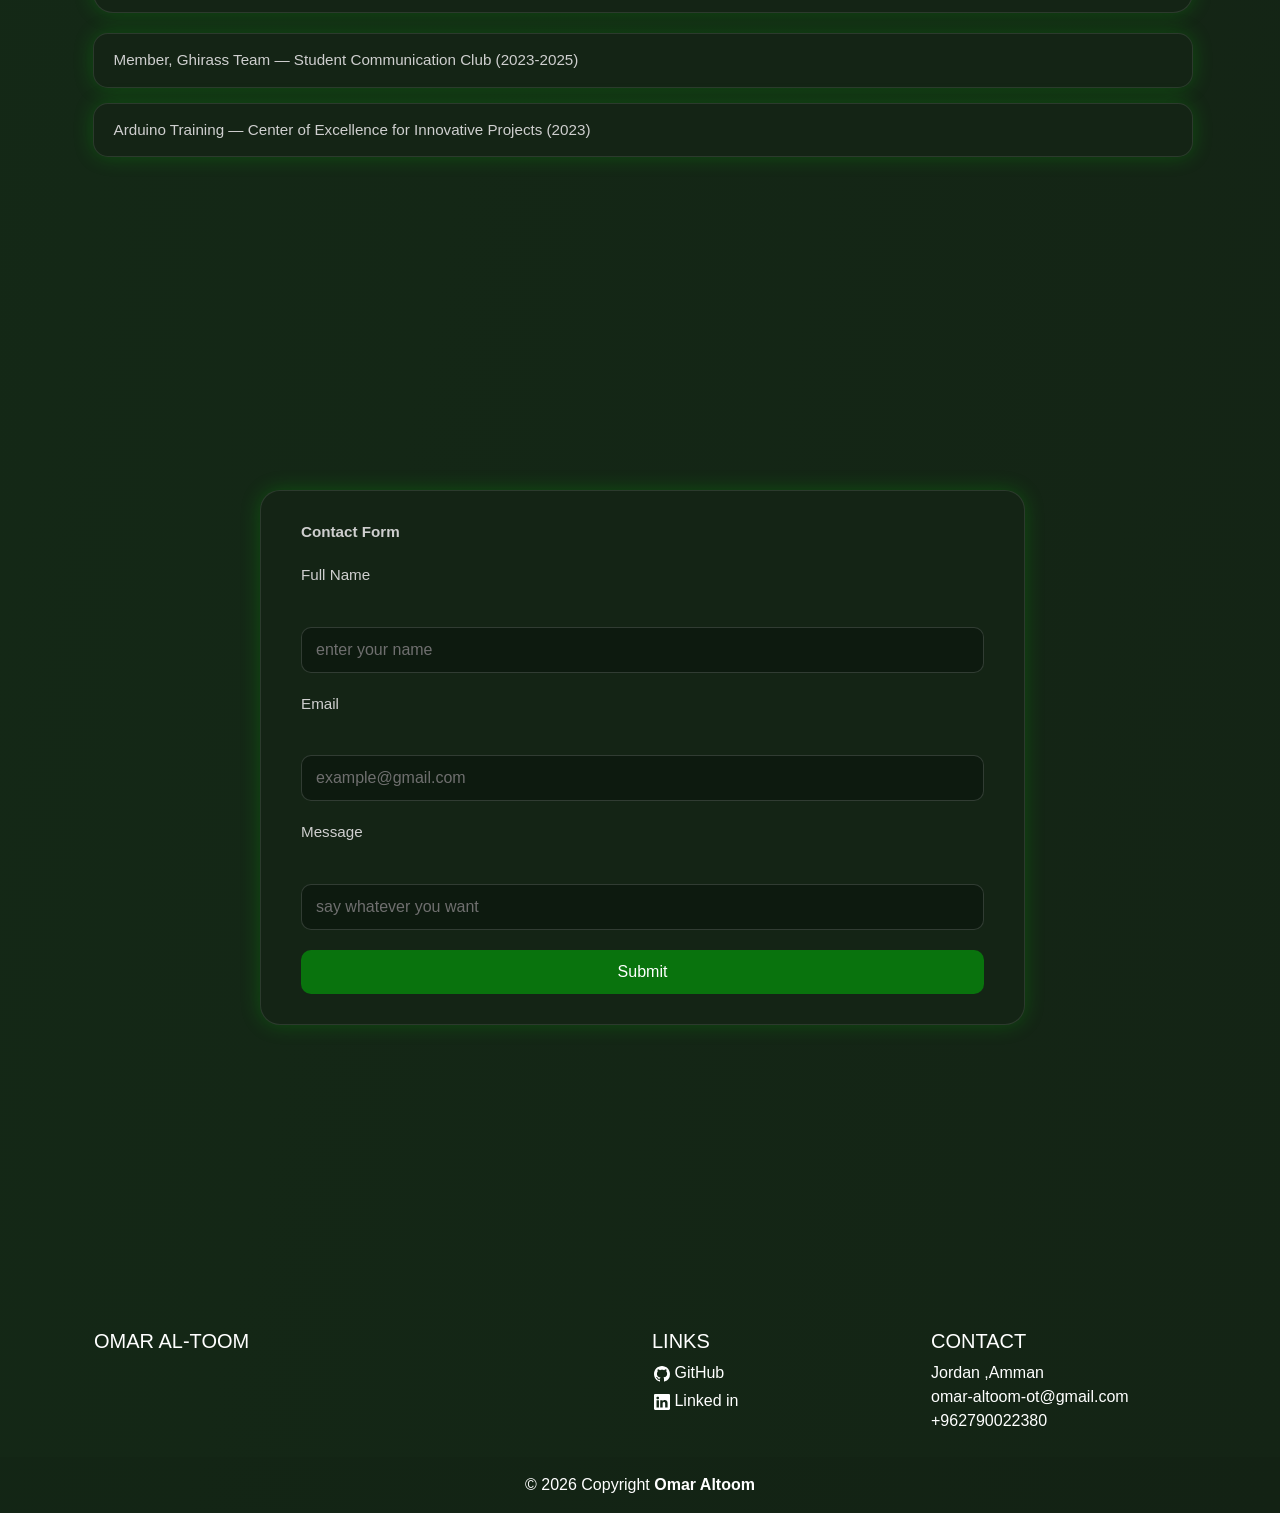
==== commit 51849299: "light theme" ====
--- a/omar-altoom-protfolio.html
+++ b/omar-altoom-protfolio.html
@@ -14,6 +14,8 @@
   </head>
 
   <body>
+    <input type="checkbox" id="theme-toggle" class="theme-toggle-input" />
+
     <nav class="navbar navbar-expand-lg sticky-top custom-bg">
       <div class="container">
         <a class="navbar-brand text-white fw-bold" href="#">Omar.dev</a>
@@ -28,7 +30,7 @@
         </button>
 
         <div class="collapse navbar-collapse justify-content-end" id="navLinks">
-          <ul class="navbar-nav nav-bar-list">
+          <ul class="navbar-nav nav-bar-list align-items-lg-center">
             <li class="nav-item">
               <a class="nav-link text-white" href="#about">About</a>
             </li>
@@ -46,6 +48,14 @@
             </li>
             <li class="nav-item">
               <a class="nav-link text-white" href="#contact-form">contact me</a>
+            </li>
+            <li class="nav-item">
+              <label
+                for="theme-toggle"
+                class="theme-toggle-label"
+                title="Toggle dark / light mode"
+                aria-label="Toggle dark / light mode"
+              ></label>
             </li>
           </ul>
         </div>
@@ -70,7 +80,11 @@
             </div>
 
             <div class="right">
-              <img class="image" src="assets/30485.jpg" alt="omar altoom image" />
+              <img
+                class="image"
+                src="assets/30485.jpg"
+                alt="omar altoom image"
+              />
             </div>
           </div>
         </div>
@@ -357,9 +371,9 @@
       <div class="container p-4">
         <div class="row">
           <div class="col-lg-6 col-md-12 mb-4 mb-md-0">
-            <h5 class="text-uppercase">Omar Al-toom</h5>
-          </div>
-          <div class="col-lg-3 col-md-6 mb-4 mb-md-0">
+            <h5 class="text-uppercase text-white">Omar Al-toom</h5>
+          </div>
+          <div class="text-white col-lg-3 col-md-6 mb-4 mb-md-0">
             <h5 class="text-uppercase">Links</h5>
             <ul class="center list-unstyled mb-0">
               <li>
@@ -403,17 +417,17 @@
             </ul>
           </div>
           <div class="col-lg-3 col-md-6 mb-4 mb-md-0">
-            <h5 class="text-uppercase">Contact</h5>
+            <h5 class="text-white text-uppercase text-white">Contact</h5>
             <ul class="list-unstyled mb-0">
-              <li>Jordan ,Amman</li>
-              <li>omar-altoom-ot@gmail.com</li>
-              <li>+962790022380</li>
+              <li class="text-white">Jordan ,Amman</li>
+              <li class="text-white">omar-altoom-ot@gmail.com</li>
+              <li class="text-white">+962790022380</li>
             </ul>
           </div>
         </div>
       </div>
       <div
-        class="text-center p-3"
+        class="text-center text-white p-3"
         style="background-color: rgba(0, 0, 0, 0.05)"
       >
         © 2026 Copyright <strong>Omar Altoom</strong>
--- a/style.css
+++ b/style.css
@@ -8,6 +8,7 @@
   background: linear-gradient(to bottom right, #142b17, #142415);
   font-family: Arial, sans-serif;
   height: fit-content;
+  transition: background 0.4s ease;
 }
 
 .nav-bar-list li a:hover {
@@ -18,6 +19,7 @@
 
 main {
   color: white;
+  transition: color 0.4s ease;
 }
 
 h1 {
@@ -47,6 +49,9 @@
   backdrop-filter: blur(12px);
   -webkit-backdrop-filter: blur(12px);
   border-bottom: 1px solid rgba(255, 255, 255, 0.1);
+  transition:
+    background 0.4s ease,
+    border-color 0.4s ease;
 }
 
 #about,
@@ -561,3 +566,135 @@
     grid-template-columns: 1fr;
   }
 }
+
+/* =========================================================
+   DARK / LIGHT MODE TOGGLE — CSS ONLY (no JavaScript)
+   Technique: hidden checkbox (#theme-toggle) as the first
+   child of <body>, driven purely by :checked + the general
+   sibling combinator (~) and :has().
+   ========================================================= */
+
+.theme-toggle-input {
+  display: none;
+}
+
+.theme-toggle-label {
+  display: flex;
+  align-items: center;
+  justify-content: center;
+  width: 36px;
+  height: 36px;
+  border-radius: 50%;
+  border: 1px solid rgba(255, 255, 255, 0.3);
+  cursor: pointer;
+  font-size: 1.05rem;
+  line-height: 1;
+  margin: 6px 0;
+  transition:
+    background-color 0.3s,
+    transform 0.3s,
+    border-color 0.3s;
+}
+
+.theme-toggle-label:hover {
+  transform: scale(1.12);
+  background-color: rgba(255, 255, 255, 0.12);
+}
+
+.theme-toggle-label::before {
+  content: "🌙";
+}
+
+#theme-toggle:checked ~ nav .theme-toggle-label::before {
+  content: "☀️";
+}
+
+body:has(#theme-toggle:checked) {
+  background: linear-gradient(to bottom right, #eef6ee, #ffffff);
+}
+
+body:has(#theme-toggle:checked) main {
+  color: #16241a;
+}
+
+body:has(#theme-toggle:checked) footer {
+  color: #16241a;
+}
+
+#theme-toggle:checked ~ nav {
+  background: rgba(255, 255, 255, 0.65) !important;
+  border-bottom: 1px solid rgba(0, 0, 0, 0.1);
+}
+
+#theme-toggle:checked ~ nav .navbar-brand,
+#theme-toggle:checked ~ nav .nav-link,
+#theme-toggle:checked ~ nav .text-white {
+  color: #16241a !important;
+}
+
+#theme-toggle:checked ~ nav .nav-bar-list li a:hover {
+  border-color: #16241a;
+}
+
+#theme-toggle:checked ~ nav .theme-toggle-label {
+  border-color: rgba(0, 0, 0, 0.35);
+}
+
+#theme-toggle:checked ~ nav .navbar-toggler-icon {
+  filter: invert(1);
+}
+
+#theme-toggle:checked ~ main h3 {
+  color: #3d3d3d;
+}
+
+#theme-toggle:checked ~ main .card,
+#theme-toggle:checked ~ main .exp-card,
+#theme-toggle:checked ~ main .project-card,
+#theme-toggle:checked ~ main .edu-card,
+#theme-toggle:checked ~ main .achievement-pill,
+#theme-toggle:checked ~ main .card-form {
+  background-color: #f1f7f1;
+  color: #16241a;
+  border-color: rgba(0, 0, 0, 0.1);
+}
+
+#theme-toggle:checked ~ main .exp-bullets li,
+#theme-toggle:checked ~ main .project-desc,
+#theme-toggle:checked ~ main .edu-sub,
+#theme-toggle:checked ~ main .year-badge,
+#theme-toggle:checked ~ main .project-tags {
+  color: #3d3d3d;
+}
+
+#theme-toggle:checked ~ main .skills-capsule {
+  border-color: rgba(0, 0, 0, 0.2);
+  color: #16241a;
+}
+
+#theme-toggle:checked ~ main .year-badge,
+#theme-toggle:checked ~ main .gpa-badge {
+  border-color: rgba(0, 0, 0, 0.2);
+}
+
+#theme-toggle:checked ~ main .section-h1::after {
+  background: rgba(0, 0, 0, 0.15);
+}
+
+#theme-toggle:checked ~ main .card-form input {
+  background-color: #ffffff;
+  border-color: rgba(0, 0, 0, 0.2);
+  color: #16241a;
+}
+
+#theme-toggle:checked ~ main .card-form input::placeholder {
+  color: #9a9a9a;
+}
+
+#theme-toggle:checked ~ footer .text-white {
+  color: #000100 !important;
+}
+
+#theme-toggle:checked ~ footer .text-white {
+  color: #000100 !important;
+}
